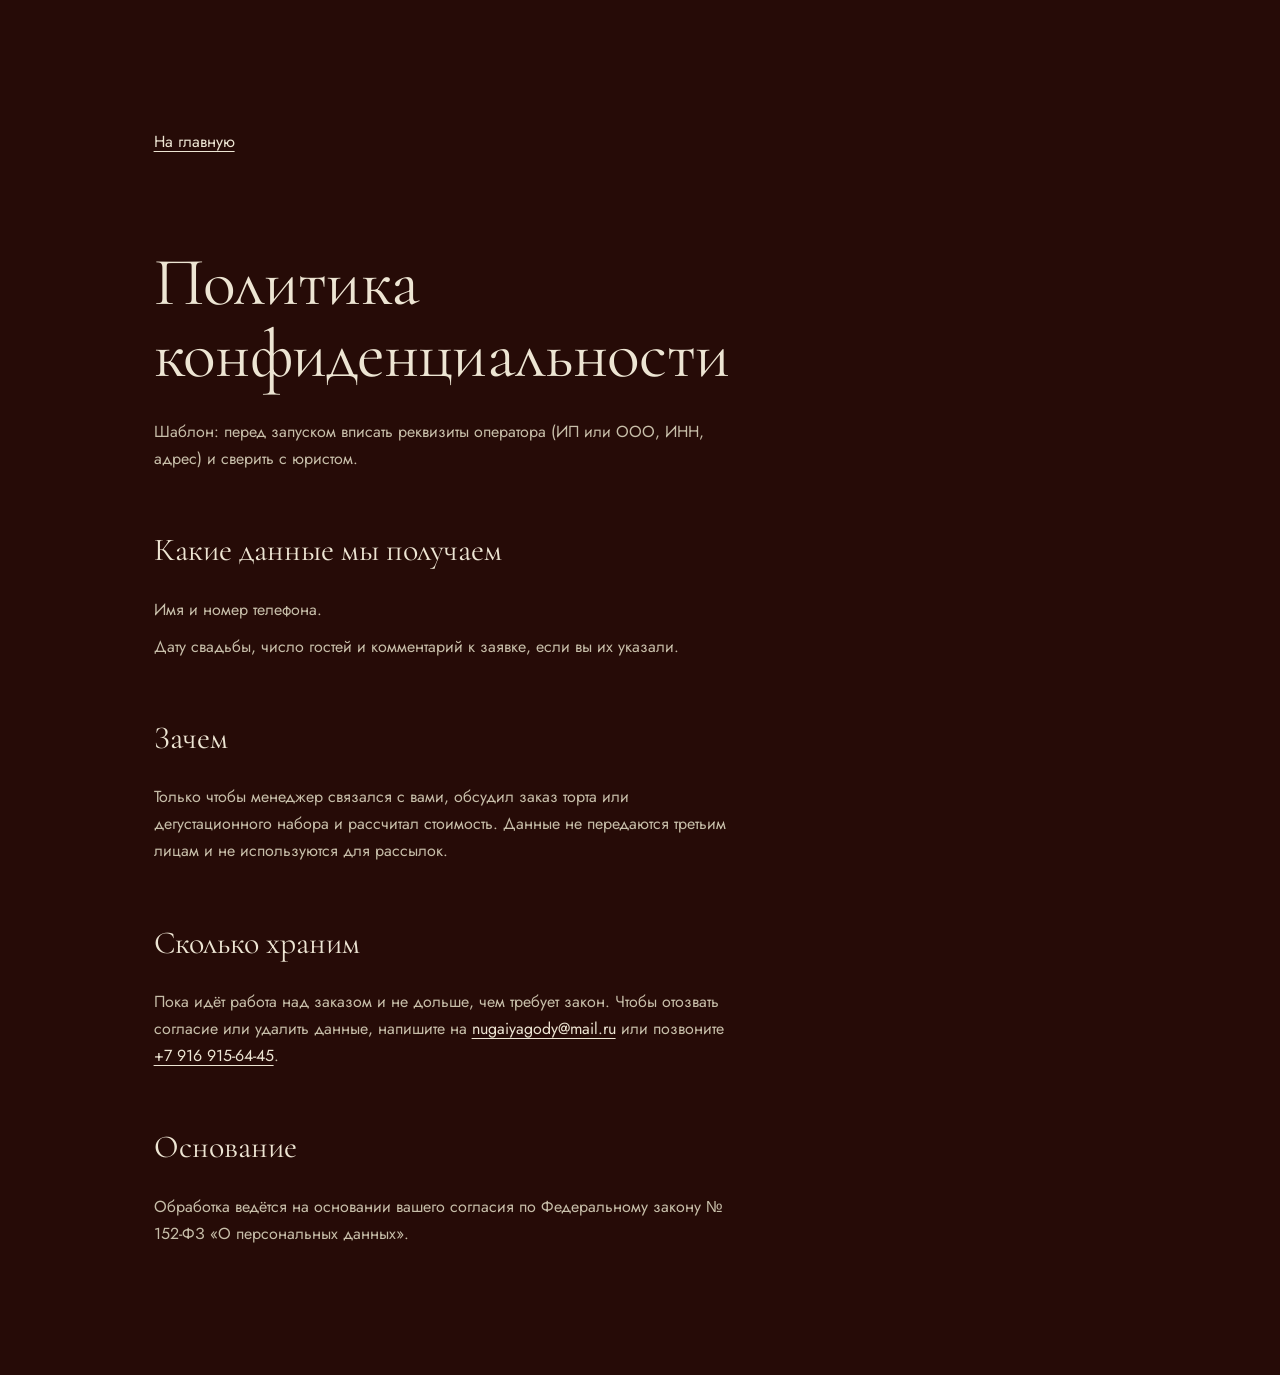
==== privacy.html @ 8db2d3d1 "Deploy wedding cake website" ====
<!DOCTYPE html>
<html lang="ru">
<head>
  <meta charset="utf-8">
  <meta name="viewport" content="width=device-width, initial-scale=1, viewport-fit=cover">
  <title>Политика конфиденциальности | Нуга &amp; Ягоды</title>
  <meta name="description" content="Как сайт «Нуга &amp; Ягоды. Свадьба» обрабатывает персональные данные из заявок.">
  <meta name="robots" content="noindex">
  <meta name="theme-color" content="#1a0805">
  <link rel="icon" href="assets/img/favicon-32.png" sizes="32x32" type="image/png">
  <link rel="stylesheet" href="css/style.css">
  <style>
    .doc { display: grid; gap: 28px; max-width: 46rem; }
    .doc h2 { margin-top: 32px; font: 400 2rem/1.1 var(--serif); }
    .doc p, .doc li { color: var(--cream-muted); }
    .doc ul { display: grid; gap: 10px; }
    .doc a { color: var(--cream); text-underline-offset: 4px; }
    .back { display: inline-block; margin-bottom: 64px; color: var(--copper); text-underline-offset: 6px; }
  </style>
</head>
<body>
  <main class="block">
    <div class="container doc">
      <a class="back" href="index.html">На главную</a>
      <h1 class="block__title block__title--md">Политика конфиденциальности</h1>
      <p>Шаблон: перед запуском вписать реквизиты оператора (ИП или ООО, ИНН, адрес) и сверить с юристом.</p>
      <h2>Какие данные мы получаем</h2>
      <ul><li>Имя и номер телефона.</li><li>Дату свадьбы, число гостей и комментарий к заявке, если вы их указали.</li></ul>
      <h2>Зачем</h2>
      <p>Только чтобы менеджер связался с вами, обсудил заказ торта или дегустационного набора и рассчитал стоимость. Данные не передаются третьим лицам и не используются для рассылок.</p>
      <h2>Сколько храним</h2>
      <p>Пока идёт работа над заказом и не дольше, чем требует закон. Чтобы отозвать согласие или удалить данные, напишите на <a href="mailto:nugaiyagody@mail.ru">nugaiyagody@mail.ru</a> или позвоните <a href="tel:+79169156445">+7 916 915-64-45</a>.</p>
      <h2>Основание</h2>
      <p>Обработка ведётся на основании вашего согласия по Федеральному закону № 152-ФЗ «О персональных данных».</p>
    </div>
  </main>
</body>
</html>
---- css/style.css ----
/* Нуга & Ягоды. Свадьба
   Тёмная коричневая палитра с макета первого экрана. Mobile first: 640 / 900 / 1100 / 1440px. */

/* ---------- Шрифты ---------- */
@font-face {
  font-family: "Cormorant Garamond"; font-style: normal; font-weight: 400; font-display: swap;
  src: url("../assets/fonts/cormorant-garamond-cyrillic-400-normal.ttf") format("truetype");
}
@font-face {
  font-family: "Oranienbaum"; font-style: normal; font-weight: 400; font-display: swap;
  src: url("../assets/fonts/oranienbaum-cyrillic-400-normal.woff2") format("woff2");
  unicode-range: U+0301, U+0400-045F, U+0490-0491, U+04B0-04B1, U+2116;
}
@font-face {
  font-family: "Oranienbaum"; font-style: normal; font-weight: 400; font-display: swap;
  src: url("../assets/fonts/oranienbaum-latin-400-normal.woff2") format("woff2");
  unicode-range: U+0000-00FF, U+0131, U+0152-0153, U+02BB-02BC, U+02C6, U+02DA, U+02DC, U+0304, U+0308, U+0329, U+2000-206F, U+20AC, U+2122, U+2191, U+2193, U+2212, U+2215, U+FEFF, U+FFFD;
}
@font-face {
  font-family: "Oranienbaum"; font-style: normal; font-weight: 400; font-display: swap;
  src: url("../assets/fonts/oranienbaum-latin-ext-400-normal.woff2") format("woff2");
  unicode-range: U+0100-02BA, U+02BD-02C5, U+02C7-02CC, U+02CE-02D7, U+02DD-02FF, U+0304, U+0308, U+0329, U+1D00-1DBF, U+1E00-1E9F, U+1EF2-1EFF, U+2020, U+20A0-20AB, U+20AD-20C0, U+2113, U+2C60-2C7F, U+A720-A7FF;
}
@font-face {
  font-family: "Cormorant Garamond"; font-style: italic; font-weight: 300 700; font-display: swap;
  src: url("../assets/fonts/cormorant-garamond-cyrillic-wght-italic.woff2") format("woff2");
  unicode-range: U+0301, U+0400-045F, U+0490-0491, U+04B0-04B1, U+2116;
}
@font-face {
  font-family: "Cormorant Garamond"; font-style: italic; font-weight: 300 700; font-display: swap;
  src: url("../assets/fonts/cormorant-garamond-latin-wght-italic.woff2") format("woff2");
  unicode-range: U+0000-00FF, U+0131, U+0152-0153, U+02BB-02BC, U+02C6, U+02DA, U+02DC, U+0304, U+0308, U+0329, U+2000-206F, U+20AC, U+2122, U+2191, U+2193, U+2212, U+2215, U+FEFF, U+FFFD;
}
@font-face {
  font-family: "Jost"; font-style: normal; font-weight: 100 900; font-display: swap;
  src: url("../assets/fonts/jost-cyrillic-wght-normal.woff2") format("woff2");
  unicode-range: U+0301, U+0400-045F, U+0490-0491, U+04B0-04B1, U+2116;
}
@font-face {
  font-family: "Jost"; font-style: normal; font-weight: 100 900; font-display: swap;
  src: url("../assets/fonts/jost-latin-wght-normal.woff2") format("woff2");
  unicode-range: U+0000-00FF, U+0131, U+0152-0153, U+02BB-02BC, U+02C6, U+02DA, U+02DC, U+0304, U+0308, U+0329, U+2000-206F, U+20AC, U+2122, U+2191, U+2193, U+2212, U+2215, U+FEFF, U+FFFD;
}
@font-face {
  font-family: "Jost"; font-style: normal; font-weight: 100 900; font-display: swap;
  src: url("../assets/fonts/jost-latin-ext-wght-normal.woff2") format("woff2");
  unicode-range: U+0100-02BA, U+02BD-02C5, U+02C7-02CC, U+02CE-02D7, U+02DD-02FF, U+0304, U+0308, U+0329, U+1D00-1DBF, U+1E00-1E9F, U+1EF2-1EFF, U+2020, U+20A0-20AB, U+20AD-20C0, U+2113, U+2C60-2C7F, U+A720-A7FF;
}

/* ---------- Токены ---------- */
:root {
  /* коричневые фоны, от глубокого к приподнятому */
  --bg-deep: #260b07;
  --bg: #260b07;
  --bg-rgb: 38 11 7;
  --bg-cocoa: #260b07;
  --raise: #260b07;
  --cream: #ede5d3;
  --cream-muted: #c7bea9;
  --copper: #c88b5f;
  --line: rgb(237 229 211 / .11);
  --line-strong: rgb(237 229 211 / .24);
  --error: #ff9d8f;

  --serif: "Cormorant Garamond", Georgia, serif;
  --italic: "Cormorant Garamond", Georgia, serif;
  --sans: "Jost", "Segoe UI", Roboto, Arial, sans-serif;

  --gutter: 20px;
  --section-y: 96px;
  --head-gap: 40px;
  --header-h: 72px;
  --ease: cubic-bezier(.22, .61, .36, 1);
  color-scheme: dark;
}
@media (min-width: 640px) {
  :root { --gutter: 40px; --section-y: 120px; --head-gap: 48px; }
}
@media (min-width: 1100px) {
  :root { --gutter: clamp(96px, 12vw, 224px); --section-y: clamp(128px, 9vw, 168px); --head-gap: clamp(56px, 4.4vw, 80px); --header-h: 88px; }
}

/* ---------- База ---------- */
*, *::before, *::after { box-sizing: border-box; }
html { -webkit-text-size-adjust: 100%; text-size-adjust: 100%; scroll-behavior: smooth; scroll-padding-top: var(--header-h); }
body {
  margin: 0; background: var(--bg); color: var(--cream);
  font: 400 1rem/1.7 var(--sans);
  -webkit-font-smoothing: antialiased; -moz-osx-font-smoothing: grayscale;
  overflow-x: hidden;
}
img, svg, video { display: block; max-width: 100%; }
img { height: auto; }
a { color: inherit; }
button, input, textarea { font: inherit; color: inherit; }
button { cursor: pointer; }
h1, h2, h3, p, ul, ol, dl, dd, figure { margin: 0; }
ul, ol { padding: 0; list-style: none; }
:focus-visible { outline: 1.5px solid var(--copper); outline-offset: 4px; }
[hidden] { display: none !important; }
::selection { background: var(--copper); color: var(--bg-deep); }

.visually-hidden { position: absolute !important; width: 1px; height: 1px; margin: -1px; padding: 0; overflow: hidden; clip: rect(0 0 0 0); white-space: nowrap; border: 0; }
.skip { position: absolute; left: 16px; top: -100px; z-index: 100; padding: 12px 20px; border-radius: 999px; background: var(--cream); color: var(--bg); }
.skip:focus { top: 12px; }
.container { width: 100%; padding-inline: var(--gutter); }
.icon { width: 22px; height: 22px; fill: none; stroke: currentColor; stroke-width: 1.4; stroke-linecap: round; stroke-linejoin: round; }

/* ---------- Кнопки (как на макете: светлая пилюля со стрелкой) ---------- */
.btn {
  display: inline-flex; align-items: center; justify-content: center; gap: 18px;
  min-height: 52px; padding: 0 28px; border: 0; border-radius: 999px;
  font: 450 .9375rem/1.2 var(--sans); letter-spacing: .01em; text-decoration: none; text-align: center;
  transition: background-color .35s var(--ease), color .35s var(--ease), box-shadow .35s var(--ease);
}
.btn .icon { width: 20px; height: 20px; flex: none; transition: transform .35s var(--ease); }
.btn:hover .icon { transform: translateX(5px); }
.btn--cream { background: var(--cream); color: var(--bg); }
.btn--cream:hover { background: #f5efdf; }
.btn--ghost { background: transparent; color: var(--cream); box-shadow: inset 0 0 0 1px var(--line-strong); }
.btn--ghost:hover { box-shadow: inset 0 0 0 1px var(--cream); }
.btn--ghost[aria-pressed="true"] { background: var(--raise); box-shadow: inset 0 0 0 1px var(--copper); color: var(--cream); }
.actions { display: flex; flex-wrap: wrap; gap: 14px 18px; }
.actions .btn { flex: 1 1 100%; }
@media (min-width: 640px) { .actions .btn { flex: 0 0 auto; } }

.round {
  width: 48px; height: 48px; flex: none; border-radius: 50%; border: 0; background: none; color: var(--cream);
  display: grid; place-items: center; box-shadow: inset 0 0 0 1px var(--line-strong);
  font: 300 1.75rem/1 var(--sans); transition: box-shadow .3s var(--ease), background-color .3s;
}
.round:hover { box-shadow: inset 0 0 0 1px var(--cream); }
.round .icon { width: 20px; height: 20px; }

/* ---------- Шапка ---------- */
.header { position: fixed; inset: 0 0 auto; z-index: 50; transition: background-color .4s var(--ease), box-shadow .4s var(--ease); }
.header.is-scrolled, .header.is-open { background: var(--bg); box-shadow: 0 1px 0 var(--line); }
.header__row { display: flex; align-items: center; justify-content: space-between; gap: 24px; height: var(--header-h); }
.logo { display: inline-flex; align-items: center; gap: 12px; text-decoration: none; }
.logo__mark { width: 44px; height: 44px; flex: none; border-radius: 50%; border: 1px solid var(--copper); display: grid; place-items: center; }
.logo__mark img { width: 30px; height: 30px; }
.logo__text { display: grid; line-height: 1; }
.logo__name { font: 400 1.5rem/1 var(--serif); white-space: nowrap; }
.logo__name span { font-family: var(--italic); font-style: italic; color: var(--copper); }
.logo__sub { margin-top: 6px; font: 400 .6875rem/1 var(--sans); letter-spacing: .34em; text-transform: uppercase; color: var(--copper); }
.nav, .header__phone { display: none; }

.burger { position: relative; width: 48px; height: 48px; margin-right: -12px; border: 0; background: none; }
.burger span, .burger::before, .burger::after { content: ""; position: absolute; left: 14px; right: 14px; height: 1px; background: currentColor; transition: transform .35s var(--ease), opacity .2s; }
.burger::before { top: 19px; } .burger span { top: 24px; } .burger::after { top: 29px; }
.header.is-open .burger::before { transform: translateY(5px) rotate(45deg); }
.header.is-open .burger span { opacity: 0; }
.header.is-open .burger::after { transform: translateY(-5px) rotate(-45deg); }

.menu {
  position: fixed; inset: var(--header-h) 0 0; z-index: 49; display: flex; flex-direction: column; gap: 40px;
  padding: 40px var(--gutter) calc(40px + env(safe-area-inset-bottom, 0px)); background: var(--bg); overflow-y: auto;
  opacity: 0; visibility: hidden; transition: opacity .35s var(--ease), visibility 0s .35s;
}
.menu.is-open { opacity: 1; visibility: visible; transition-delay: 0s; }
.menu__list a { display: block; padding: 12px 0; font: 400 2rem/1.15 var(--serif); text-decoration: none; }
.menu__foot { display: grid; gap: 20px; margin-top: auto; }
.menu__phone { display: inline-flex; align-items: center; min-height: 48px; font: 400 1.5rem/1 var(--serif); text-decoration: none; }

@media (min-width: 1024px) {
  .burger, .menu { display: none; }
  .nav { display: flex; gap: clamp(32px, 3.4vw, 64px); }
  .nav a, .header__phone { font: 400 .9375rem/1 var(--sans); padding: 10px 0; text-decoration: underline transparent; text-decoration-thickness: 1px; text-underline-offset: 8px; transition: text-decoration-color .4s var(--ease); }
  .nav a:hover, .header__phone:hover { text-decoration-color: var(--copper); }
  .header__phone { display: inline-block; white-space: nowrap; }
}
@media (min-width: 1100px) {
  .logo { gap: 18px; }
  .logo__mark { width: 56px; height: 56px; }
  .logo__mark img { width: 38px; height: 38px; }
  .logo__name { font-size: 1.75rem; }
  .logo__sub { font-size: .75rem; margin-top: 8px; }
}

/* ---------- Первый экран со слайдером ---------- */
.hero { position: relative; overflow: hidden; background: var(--bg); padding-top: var(--header-h); }
.hero__slides { position: relative; aspect-ratio: 760 / 860; max-height: 72svh; width: 100%; touch-action: pan-y; }
.hero__slides::after { content: ""; position: absolute; inset: auto 0 0; height: 38%; background: linear-gradient(to top, var(--bg), rgb(var(--bg-rgb) / 0)); pointer-events: none; }
.slide { position: absolute; inset: 0; opacity: 0; transition: opacity 1.4s var(--ease); }
.slide.is-active { opacity: 1; }
.slide--full img { width: 100%; height: 100%; object-fit: cover; object-position: 50% 30%; }
/* Фото на чёрном: свой фон внутри слайда, lighten растворяет чёрный, маска гасит края */
.slide--cut { background: var(--bg); }
.slide--cut img {
  position: absolute; inset: 6% 8% 4%; width: 84%; height: 90%; object-fit: contain; object-position: 50% 100%;
  mix-blend-mode: lighten;
  -webkit-mask-image: radial-gradient(closest-side, #000 70%, transparent 100%); mask-image: radial-gradient(closest-side, #000 70%, transparent 100%);
}
.hero__body { position: relative; z-index: 2; margin-top: -64px; padding-bottom: 48px; }
.hero__content { display: grid; gap: 0; }
.hero__title { font: 400 clamp(2.375rem, 1.4rem + 3vw, 4.5rem)/1 var(--serif); letter-spacing: -0.01em; max-width: 11.5em; text-wrap: balance; }
.hero__title em { font-family: var(--italic); font-style: italic; font-weight: 400; }
.hero__lead { max-width: 30em; color: var(--cream-muted); font-size: clamp(1rem, .95rem + .2vw, 1.125rem); }
.hero__eyebrow { margin-bottom: 10px; font: 400 .9375rem/1 var(--sans); color: var(--copper); }
.hero__lead { margin-top: 16px; }
.hero__content .actions { margin-top: 24px; }

.hero__foot { position: relative; z-index: 2; display: flex; flex-wrap: wrap; align-items: center; gap: 16px 32px; padding-top: 8px; padding-bottom: 40px; }
.hero__dots { display: flex; gap: 6px; }
.hero__dots button { width: 48px; height: 44px; padding: 0; border: 0; background: none; display: grid; align-items: center; }
.hero__dots span { position: relative; display: block; height: 1px; background: var(--line-strong); overflow: hidden; }
.hero__dots span::after { content: ""; position: absolute; inset: 0; background: var(--cream); transform: scaleX(0); transform-origin: left; }
.hero__dots .is-active span::after { animation: fill var(--slide-time, 7s) linear forwards; }
.hero.is-paused .hero__dots .is-active span::after { animation-play-state: paused; }
.hero__dots .is-done span::after { transform: scaleX(1); }
@keyframes fill { to { transform: scaleX(1); } }
.hero__caption { font: 400 1rem/1.3 var(--serif); }
.hero__caption-meta { margin-left: 10px; font: 400 .875rem/1 var(--sans); color: var(--cream-muted); }
.hero__city { font-size: .9375rem; color: var(--copper); }
.hero__service-bar { display: flex; align-items: center; gap: clamp(14px, 2vw, 30px); color: var(--cream); }
.hero__service-bar p { flex: none; font: 400 clamp(1rem, .9rem + .35vw, 1.25rem)/1.2 var(--serif); white-space: nowrap; }
.hero__service-bar p span { padding-inline: .2em; color: var(--copper); }
.hero__service-line { display: block; width: clamp(28px, 5vw, 90px); height: 1px; background: var(--line-strong); }
.slide--reference img { object-position: center; }

@media (min-width: 900px) {
  .hero { min-height: min(100svh, 1120px); display: flex; flex-direction: column; }
  .hero__slides { position: absolute; inset: 0; aspect-ratio: auto; max-height: none; }
  .hero__slides::after { inset: 0; height: auto; background:
    linear-gradient(90deg, rgb(var(--bg-rgb) / .88) 0%, rgb(var(--bg-rgb) / .4) 36%, rgb(var(--bg-rgb) / 0) 56%),
    linear-gradient(to top, rgb(var(--bg-rgb) / .8) 0%, rgb(var(--bg-rgb) / 0) 24%); }
  .slide--full img { object-position: 76% 50%; }
  .slide--reference img { object-position: center; }
  .slide--cut img { inset: calc(var(--header-h) + 4%) var(--gutter) 9% auto; width: 50%; height: calc(87% - var(--header-h)); }
  .hero__body { flex: 1; display: flex; align-items: center; margin-top: 0; padding-block: 64px; }
  .hero__content { max-width: min(50%, 640px); gap: 0; }
  .hero__foot { flex-wrap: nowrap; gap: 48px; padding-bottom: 48px; }
  .hero__caption { font-size: 1.125rem; }
  .hero__city { margin-left: auto; }
}
@media (min-width: 1440px) {
  .slide--full img { object-position: 68% 50%; }
}

/* ---------- Блоки ---------- */
.block { padding-block: var(--section-y); background: var(--bg); overflow-x: clip; }
.block--cocoa { background: var(--bg-cocoa); }
.block__head { display: grid; gap: 20px; margin-bottom: var(--head-gap); }
.block__title { font: 400 clamp(2.25rem, 1.5rem + 2.6vw, 4.25rem)/1 var(--serif); letter-spacing: -0.01em; max-width: 16em; text-wrap: balance; }
.block__title--md { font-size: clamp(1.875rem, 1.4rem + 1.6vw, 3rem); line-height: 1.05; }
.block__sub { max-width: 26em; font: 400 clamp(1.25rem, 1.1rem + .5vw, 1.625rem)/1.4 var(--serif); color: var(--cream-muted); text-wrap: pretty; }
.block__aside { max-width: 26em; color: var(--cream-muted); }
.block__cta { margin-top: clamp(40px, 4vw, 64px); }
.pp { margin-top: clamp(48px, 5vw, 80px); font: 400 clamp(1.375rem, 1.2rem + .7vw, 1.875rem)/1.25 var(--serif); max-width: 22em; }
.pp::before { content: ""; display: block; width: 40px; height: 1px; margin-bottom: 20px; background: var(--copper); }

@media (min-width: 1100px) {
  .block__head { grid-template-columns: minmax(0, 1fr) minmax(280px, 26em); align-items: end; column-gap: 96px; }
  .block__head--stack { grid-template-columns: 1fr; }
}

/* ---------- Каталог: плитки ---------- */
.cakes { display: grid; grid-template-columns: repeat(2, minmax(0, 1fr)); gap: 36px 12px; }
.cake { display: flex; flex-direction: column; gap: 8px; min-width: 0; }
.cake__photo { position: relative; aspect-ratio: 1; overflow: hidden; background: #1a0805; margin-bottom: 6px; }
.cake__photo img { width: 100%; height: 100%; object-fit: cover; transition: transform 1s var(--ease); }
.cake:hover .cake__photo img { transform: scale(1.04); }
.cake__photo::after {
  content: ""; position: absolute; top: 10px; right: 10px; width: 30px; height: 30px; border-radius: 50%;
  background: var(--cream) url("data:image/svg+xml,%3Csvg xmlns='http://www.w3.org/2000/svg' viewBox='0 0 24 24' fill='none' stroke='%231a0805' stroke-width='2.4' stroke-linecap='round' stroke-linejoin='round'%3E%3Cpath d='M5 12.5l4.5 4.5L19 7.5'/%3E%3C/svg%3E") center / 16px no-repeat;
  transform: scale(0); transition: transform .35s var(--ease);
}
.cake.is-picked .cake__photo::after { transform: scale(1); }
.cake__title { font: 400 1.0625rem/1.25 var(--serif); text-wrap: balance; }
.cake__meta { font-size: .8125rem; color: var(--cream-muted); }
.cake__buy { display: flex; flex-wrap: wrap; align-items: center; justify-content: space-between; gap: 8px 12px; margin-top: auto; padding-top: 6px; }
.cake__price { font-size: .9375rem; font-weight: 500; white-space: nowrap; }
.cake__want {
  position: relative; display: inline-flex; align-items: center; gap: 8px; min-height: 40px; padding: 0 14px 0 16px; border: 0; border-radius: 999px;
  background: transparent; color: var(--cream); box-shadow: inset 0 0 0 1px var(--line-strong); font: 450 .8125rem/1 var(--sans);
  transition: background-color .3s var(--ease), color .3s var(--ease), box-shadow .3s var(--ease);
}
.cake__want:hover { box-shadow: inset 0 0 0 1px var(--cream); }
.cake__want-icon { position: relative; width: 12px; height: 12px; }
.cake__want-icon::before, .cake__want-icon::after { content: ""; position: absolute; left: 50%; top: 50%; width: 12px; height: 1.5px; background: currentColor; transform: translate(-50%, -50%); transition: transform .3s var(--ease); }
.cake__want-icon::after { transform: translate(-50%, -50%) rotate(90deg); }
.cake__want[aria-pressed="true"] { background: var(--cream); color: var(--bg); box-shadow: none; }
.cake__want[aria-pressed="true"] .cake__want-icon::before { transform: translate(-80%, 10%) rotate(45deg) scaleX(.5); }
.cake__want[aria-pressed="true"] .cake__want-icon::after { transform: translate(-30%, -40%) rotate(-50deg) scaleX(.92); }
.cakes__more { margin-top: clamp(48px, 5vw, 72px); }
@media (min-width: 640px) { .cakes { grid-template-columns: repeat(3, minmax(0, 1fr)); gap: 48px 20px; } .cake__title { font-size: 1.1875rem; } }
@media (min-width: 1100px) { .cakes { grid-template-columns: repeat(4, minmax(0, 1fr)); gap: 56px 24px; } }

/* ---------- Дегустационный сет ---------- */
.tasting__grid { display: grid; gap: 64px; }
.tasting__text { display: grid; gap: 32px; align-content: start; justify-items: start; }
.tasting__text > p { max-width: 32em; font-size: clamp(1rem, .95rem + .2vw, 1.125rem); color: var(--cream-muted); }
.tasting__inside { width: 100%; max-width: 34em; }
.tasting__inside div { display: grid; gap: 6px; padding: 26px 0; border-top: 1px solid var(--line); }
.tasting__inside div:last-child { border-bottom: 1px solid var(--line); }
.tasting__inside dt { font-size: .875rem; color: var(--copper); }
.tasting__inside dd { font: 400 clamp(1.25rem, 1.1rem + .5vw, 1.5rem)/1.35 var(--serif); }
.lineup { display: grid; grid-template-columns: repeat(2, 1fr); gap: 56px 16px; align-items: end; padding-bottom: 32px; border-bottom: 1px solid var(--line); }
.lineup li { display: grid; justify-items: center; gap: 20px; text-align: center; }
.lineup img { height: clamp(170px, 42vw, 240px); width: auto; object-fit: contain; filter: drop-shadow(0 28px 26px rgb(0 0 0 / .6)); }
.lineup span { font: 400 1.0625rem/1.2 var(--serif); color: var(--cream-muted); }
.set-video { position: relative; aspect-ratio: 16 / 9; overflow: hidden; background: var(--bg-deep); }
.set-video img, .set-video video { width: 100%; height: 100%; object-fit: cover; }
.set-video__play { position: absolute; inset: 0; display: grid; place-items: center; border: 0; background: rgb(0 0 0 / .2); }
.set-video__play span { display: grid; place-items: center; width: 96px; height: 96px; border-radius: 50%; background: var(--cream); color: var(--bg); }
.set-video__play svg { width: 28px; height: 28px; margin-left: 4px; fill: currentColor; }
@media (min-width: 1100px) {
  .tasting__grid { grid-template-columns: minmax(0, .9fr) minmax(0, 1.1fr); gap: clamp(56px, 6vw, 112px); align-items: end; }
  .lineup { grid-template-columns: repeat(4, 1fr); }
  .lineup img { height: clamp(220px, 18vw, 340px); }
}

/* ---------- Начинки: поворотный стенд ---------- */
.wheel { display: grid; justify-items: center; text-align: center; }
.wheel__stage {
  position: relative; width: 100%; height: clamp(320px, 92vw, 440px);
  cursor: grab; touch-action: pan-y; user-select: none; -webkit-user-select: none; isolation: isolate;
}
.wheel__stage:active { cursor: grabbing; }
.wheel__stage:focus-visible { outline: none; }
.wheel__stage::after {
  /* подставка: тонкая дуга под срезами */
  content: ""; position: absolute; left: 50%; bottom: 0; width: min(140%, 1500px); aspect-ratio: 5 / 1;
  transform: translate(-50%, 50%); border-radius: 50%; border: 1px solid var(--line); pointer-events: none;
}
.wheel__track { position: absolute; inset: 0; }
.wheel__item { position: absolute; left: 50%; bottom: 6%; height: 90%; will-change: transform, opacity, filter; }
.wheel__item img { height: 100%; width: auto; max-width: none; object-fit: contain; pointer-events: none; filter: drop-shadow(0 30px 26px rgb(0 0 0 / .55)); }
.wheel__controls { display: flex; align-items: center; gap: 24px; margin-top: 28px; }
.wheel__count { min-width: 80px; font: 400 1.125rem/1 var(--serif); color: var(--cream-muted); font-variant-numeric: tabular-nums; }
.wheel__count span { color: var(--cream); }
.wheel__info { display: grid; justify-items: center; gap: 16px; max-width: 36em; margin-top: 36px; }
.wheel__name { font: 400 clamp(1.875rem, 1.4rem + 1.8vw, 3rem)/1.05 var(--serif); text-wrap: balance; }
.wheel__desc { color: var(--cream-muted); font-size: 1rem; min-height: 3.4em; }
.wheel__price { color: var(--cream-muted); }
.wheel__price b { font: 400 1.375rem/1 var(--serif); color: var(--cream); }
.wheel__info .btn { margin-top: 8px; }
.wheel__limit { margin-top: 8px; color: var(--cream-muted); font-size: .9375rem; text-decoration: underline; text-underline-offset: 5px; }

.picked { display: grid; gap: 24px; justify-items: start; margin-top: clamp(48px, 5vw, 80px); padding-top: 32px; border-top: 1px solid var(--line); }
.picked__list { color: var(--cream-muted); max-width: 40em; }
.picked__list b { color: var(--cream); font-weight: 450; }
@media (min-width: 900px) {
  .wheel__stage { height: clamp(420px, 34vw, 560px); }
  .picked { grid-template-columns: minmax(0, 1fr) auto; align-items: center; }
}

/* ---------- Калькулятор ---------- */
.calc { margin-top: var(--section-y); padding-top: var(--section-y); border-top: 1px solid var(--line); }
.calc__title { margin-bottom: var(--head-gap); font: 400 clamp(1.875rem, 1.4rem + 1.6vw, 3rem)/1.05 var(--serif); }
.calc__panel { display: grid; border: 1px solid var(--line-strong); border-radius: 20px; overflow: hidden; }
.calc__form { display: grid; gap: 32px; padding: 28px 20px; }
.calc__label { display: block; margin-bottom: 12px; padding: 0; font-size: .8125rem; color: var(--cream-muted); }
.stepper { display: flex; align-items: stretch; width: 100%; max-width: 320px; height: 60px; border-radius: 999px; box-shadow: inset 0 0 0 1px var(--line-strong); }
.stepper button { width: 60px; flex: none; border: 0; background: none; color: var(--cream); font: 300 1.5rem/1 var(--sans); border-radius: 999px; transition: background-color .2s; }
.stepper button:hover { background: var(--raise); }
.stepper input { flex: 1; min-width: 0; border: 0; background: none; text-align: center; color: var(--cream); font: 400 1.75rem/1 var(--serif); -moz-appearance: textfield; appearance: textfield; }
.stepper input::-webkit-outer-spin-button, .stepper input::-webkit-inner-spin-button { -webkit-appearance: none; margin: 0; }
.stepper input:focus { outline: none; }
.stepper:focus-within { box-shadow: inset 0 0 0 1px var(--copper); }
.presets { display: flex; flex-wrap: wrap; gap: 8px; margin-top: 14px; }
.presets button { min-width: 52px; height: 40px; padding: 0 14px; border: 0; border-radius: 999px; background: none; color: var(--cream-muted); box-shadow: inset 0 0 0 1px var(--line); font: 450 .875rem/1 var(--sans); transition: background-color .2s, color .2s, box-shadow .2s; }
.presets button:hover { color: var(--cream); box-shadow: inset 0 0 0 1px var(--line-strong); }
.presets button[aria-pressed="true"] { background: var(--cream); color: var(--bg); box-shadow: none; }
.calc__mode { display: grid; gap: 8px; margin: 0; padding: 0; border: 0; }
.calc__mode label { position: relative; cursor: pointer; }
.calc__mode input { position: absolute; inset: 0; opacity: 0; margin: 0; cursor: pointer; }
.calc__mode span { display: grid; gap: 2px; padding: 14px 18px 14px 48px; border-radius: 14px; box-shadow: inset 0 0 0 1px var(--line); font-size: .875rem; color: var(--cream-muted); transition: box-shadow .2s, background-color .2s; }
.calc__mode span::before { content: ""; position: absolute; left: 18px; top: 18px; width: 16px; height: 16px; border-radius: 50%; box-shadow: inset 0 0 0 1px var(--line-strong); transition: box-shadow .2s; }
.calc__mode b { font-weight: 500; font-size: 1rem; color: var(--cream); }
.calc__mode input:checked + span { background: var(--raise); box-shadow: inset 0 0 0 1px var(--copper); }
.calc__mode input:checked + span::before { box-shadow: inset 0 0 0 5px var(--copper); }
.calc__mode input:focus-visible + span { outline: 1.5px solid var(--copper); outline-offset: 3px; }
.calc__result { display: grid; align-content: center; gap: 6px; padding: 28px 20px; background: var(--raise); border-top: 1px solid var(--line); }
.calc__kg { font: 400 clamp(3rem, 2.2rem + 3vw, 4.75rem)/1 var(--serif); font-variant-numeric: lining-nums; }
.calc__formula { color: var(--cream-muted); font-size: .9375rem; font-variant-numeric: tabular-nums; }
@media (min-width: 900px) {
  .calc__panel { grid-template-columns: minmax(0, 1.25fr) minmax(0, 1fr); }
  .calc__form { padding: 40px; grid-template-columns: 1fr 1fr; gap: 40px; align-items: start; }
  .calc__result { padding: 40px; border-top: 0; border-left: 1px solid var(--line); }
}

.weights { width: 100%; margin-top: clamp(48px, 5vw, 72px); border-collapse: collapse; font-variant-numeric: lining-nums tabular-nums; }
.weights caption { padding-bottom: 20px; text-align: left; font: 400 clamp(1.25rem, 1.1rem + .5vw, 1.5rem)/1.3 var(--serif); color: var(--cream-muted); }
.weights caption::after { content: " ↓"; color: var(--copper); }
.weights th, .weights td { padding: 16px 12px; text-align: left; border-bottom: 1px solid var(--line); vertical-align: bottom; }
.weights th:first-child { padding-left: 16px; }
.weights thead th { background: var(--raise); }
.weights thead th { font: 450 .8125rem/1.3 var(--sans); letter-spacing: .12em; text-transform: uppercase; color: var(--cream); border-bottom-color: var(--line-strong); }
.weights thead small { display: block; margin-top: 6px; font-size: .8125rem; letter-spacing: 0; text-transform: none; color: var(--cream-muted); font-weight: 350; }
.weights tbody th, .weights tbody td { font: 400 clamp(1.25rem, 1.1rem + .6vw, 1.625rem)/1 var(--serif); transition: color .3s var(--ease), background-color .3s var(--ease); }
.weights tbody tr.is-near th, .weights tbody tr.is-near td { background: rgb(200 139 95 / .08); }
.weights tbody th { color: var(--cream-muted); }
.weights tbody tr.is-near th, .weights tbody tr.is-near td { color: var(--copper); }
.calc__note { margin-top: 24px; font-size: .9375rem; color: var(--cream-muted); }

@media (min-width: 900px) {
  .calc__results { grid-template-columns: 1fr 1fr; }
}

/* ---------- Почему можно доверить нам свадебный торт ---------- */
.trust__grid { display: grid; gap: 48px; }
.trust__photo { margin: 0; aspect-ratio: 4 / 5; max-height: 72svh; background: var(--bg); } /* sticky создаёт свой слой: подложка нужна, чтобы lighten растворял чёрный фон фото */
.trust__photo img { width: 100%; height: 100%; object-fit: contain; object-position: 50% 100%; mix-blend-mode: lighten;
  -webkit-mask-image: linear-gradient(transparent, #000 10%, #000 88%, transparent); mask-image: linear-gradient(transparent, #000 10%, #000 88%, transparent); }
.trust__body { display: grid; gap: var(--head-gap); align-content: center; }
.facts li { display: flex; align-items: baseline; gap: 20px; padding: 22px 0; border-top: 1px solid var(--line); }
.facts li:last-child { border-bottom: 1px solid var(--line); }
.facts b { flex: 0 0 3.6em; font: 400 clamp(1.75rem, 1.4rem + 1.2vw, 2.5rem)/1 var(--serif); color: var(--copper); white-space: nowrap; font-variant-numeric: lining-nums; }
.facts span { min-width: 0; }
.facts span { font: 400 clamp(1.125rem, 1rem + .45vw, 1.5rem)/1.3 var(--serif); }
.trust .pp { margin-top: 0; }
@media (min-width: 1024px) {
  .trust__grid { grid-template-columns: minmax(0, .8fr) minmax(0, 1.2fr); gap: clamp(56px, 6vw, 120px); align-items: center; }
  .trust__photo { position: sticky; top: calc(var(--header-h) + 24px); }
}

/* ---------- Как проходит заказ ---------- */
.process { display: grid; gap: 40px; }
.process__aside { display: grid; gap: 32px; align-content: start; justify-items: start; }
.process__now { display: none; }
.steps li { display: grid; grid-template-columns: 3.2ch minmax(0, 1fr); gap: 4px 20px; padding: 28px 0; border-top: 1px solid var(--line); transition: opacity .5s var(--ease); }
.steps li:last-child { border-bottom: 1px solid var(--line); }
.steps__num { font: 400 1.125rem/1.6 var(--serif); color: var(--cream-muted); font-variant-numeric: lining-nums; transition: color .5s var(--ease); }
.steps h3 { font: 400 clamp(1.375rem, 1.2rem + .6vw, 1.875rem)/1.15 var(--serif); }
.steps p { margin-top: 8px; color: var(--cream-muted); max-width: 40em; }
.steps li.is-active .steps__num { color: var(--copper); }
@media (min-width: 1024px) {
  .process { grid-template-columns: minmax(0, .85fr) minmax(0, 1.15fr); gap: clamp(56px, 6vw, 120px); }
  .process__aside { position: sticky; top: calc(var(--header-h) + 40px); align-self: start; }
  /* крупный номер текущего шага: меняется при прокрутке */
  .process__now { display: flex; align-items: baseline; gap: 14px; margin: 8px 0 0; }
  .process__now span { font: 400 clamp(4.5rem, 3rem + 4vw, 6rem)/.9 var(--serif); color: var(--copper); font-variant-numeric: lining-nums; }
  .process__now span.is-swap { animation: step-swap .5s var(--ease); }
  .process__now small { font-size: .9375rem; color: var(--cream-muted); }
  /* неактивные шаги приглушены цветом, а не прозрачностью: контраст не ниже 4.5:1 */
  .steps li { padding: 40px 0; }
  .steps h3, .steps p { transition: color .5s var(--ease); }
  .steps li:not(.is-active) h3 { color: var(--cream-muted); }
  .steps li:not(.is-active) p { color: #988478; }
}
@keyframes step-swap { from { opacity: 0; transform: translateY(14px); } to { opacity: 1; transform: none; } }

/* ---------- Важно знать и доставка ---------- */
.terms__layout { display: grid; grid-template-areas: "heading" "list" "know"; gap: clamp(32px, 5vw, 72px); }
.terms__heading { grid-area: heading; }
.terms__area { margin-top: 12px; font: 400 clamp(1.125rem, 1rem + .3vw, 1.375rem)/1.35 var(--sans); color: #9d5d3d; }
.terms__list { grid-area: list; counter-reset: delivery-item; }
.terms__list li { display: grid; grid-template-columns: 4.2ch minmax(0, 1fr); gap: 20px; padding: 28px 0; border-top: 1px solid rgb(53 23 15 / .22); color: var(--editorial-ink); font: 400 clamp(1.375rem, 1.2rem + .6vw, 1.875rem)/1.2 var(--serif); }
.terms__list li:last-child { border-bottom: 1px solid rgb(53 23 15 / .22); }
.terms__list li::before { counter-increment: delivery-item; content: counter(delivery-item, decimal-leading-zero); color: #9d5d3d; font: 400 1.125rem/1.6 var(--serif); font-variant-numeric: lining-nums; }
.terms__know { min-width: 0; padding: clamp(26px, 3vw, 42px); background: #260b07; color: var(--cream); }
.terms__know { grid-area: know; }
.terms__know h3 { margin-bottom: 18px; font: 400 clamp(1.75rem, 1.4rem + .8vw, 2.25rem)/1.1 var(--serif); }
.terms__know li { display: grid; grid-template-columns: 1em minmax(0, 1fr); gap: 10px; padding-block: 10px; border-top: 1px solid rgb(237 229 211 / .22); font: 400 clamp(.9375rem, .85rem + .2vw, 1.0625rem)/1.4 var(--sans); }
.terms__know li::before { content: "—"; color: var(--copper); }
@media (min-width: 900px) {
  .terms__layout { grid-template-areas: "heading heading" "list know"; grid-template-columns: minmax(0, 1.15fr) minmax(0, .85fr); column-gap: clamp(56px, 6vw, 120px); align-items: start; }
  .terms__know { align-self: end; }
  .terms__list li { padding: 40px 0; }
}
.lines li { padding-block: 16px; border-top: 1px solid var(--line); color: var(--cream-muted); }
.lines li:last-child { border-bottom: 1px solid var(--line); }

/* ---------- Для свадебных и event-агентств ---------- */
.partners { display: grid; gap: 48px; }
.partners__head { display: grid; gap: 20px; align-content: start; }
.partners__body { display: grid; gap: 28px; align-content: start; justify-items: start; }
.partners__list { display: grid; gap: 4px; }
.partners__list li { font: 400 clamp(1.25rem, 1.1rem + .5vw, 1.625rem)/1.5 var(--serif); }
.partners__note { color: var(--cream-muted); max-width: 30em; }
.btn--call { gap: 14px; }
.partners__contact { display: grid; gap: 12px; justify-items: start; }
.partners__phone { padding-left: 20px; color: var(--cream); font: 550 1.125rem/1.3 var(--sans); text-decoration: none; }
.partners__phone:hover { color: var(--copper); }
@media (min-width: 1024px) {
  .partners { grid-template-columns: minmax(0, 1.1fr) minmax(0, .9fr); gap: clamp(56px, 6vw, 120px); align-items: end; }
}

/* ---------- Заявка ---------- */
.order { background: var(--bg-deep); }
.order__grid { display: grid; gap: 56px; }
.order__intro { display: grid; gap: 32px; align-content: start; }
.order__call { color: var(--cream-muted); }
.order__call a { color: var(--cream); text-decoration-color: var(--copper); text-underline-offset: 6px; white-space: nowrap; }
.form { display: grid; gap: 32px; }
.form__row { display: grid; gap: 32px; }
.field { display: grid; gap: 6px; min-width: 0; }
.field label, .choice legend { font-size: .875rem; color: var(--cream-muted); padding: 0; }
.input {
  width: 100%; min-height: 56px; padding: 12px 0; border: 0; border-bottom: 1px solid var(--line-strong); border-radius: 0; background: transparent;
  font: 400 1.0625rem/1.4 var(--sans); color: var(--cream); transition: border-color .3s;
}
.input::placeholder { color: var(--cream-muted); opacity: .8; }
.input:focus { outline: none; border-bottom-color: var(--copper); }
textarea.input { min-height: 96px; resize: vertical; }
input[type="date"].input { -webkit-appearance: none; appearance: none; }
.field.is-invalid .input { border-bottom-color: var(--error); }
.field__error { font-size: .875rem; color: var(--error); }
.choice { display: flex; flex-wrap: wrap; gap: 10px; margin: 0; padding: 0; border: 0; }
.choice legend { margin-bottom: 14px; }
.choice label { position: relative; cursor: pointer; }
.choice input { position: absolute; inset: 0; opacity: 0; margin: 0; cursor: pointer; }
.choice span { display: inline-flex; align-items: center; min-height: 48px; padding: 0 22px; border-radius: 999px; box-shadow: inset 0 0 0 1px var(--line-strong); transition: background-color .3s, color .3s, box-shadow .3s; }
.choice input:checked + span { background: var(--cream); color: var(--bg); box-shadow: none; }
.choice input:focus-visible + span { outline: 1.5px solid var(--copper); outline-offset: 3px; }
.consent { display: flex; align-items: flex-start; gap: 14px; font-size: .9375rem; color: var(--cream-muted); cursor: pointer; }
.consent input { -webkit-appearance: none; appearance: none; flex: none; width: 22px; height: 22px; margin: 2px 0 0; border-radius: 6px; box-shadow: inset 0 0 0 1px var(--line-strong); display: grid; place-items: center; cursor: pointer; }
.consent input::after { content: ""; width: 10px; height: 5px; margin-top: -2px; border: solid var(--bg); border-width: 0 0 1.5px 1.5px; transform: rotate(-45deg) scale(0); transition: transform .2s var(--ease); }
.consent input:checked { background: var(--cream); box-shadow: none; }
.consent input:checked::after { transform: rotate(-45deg) scale(1); }
.consent a { color: var(--cream); text-underline-offset: 4px; }
.form__submit { display: grid; gap: 16px; justify-items: start; }
.form__status { color: var(--cream-muted); }
.form__status.is-error { color: var(--error); }
.form__status a { color: var(--cream); }
.hp { position: absolute; left: -9999px; width: 1px; height: 1px; overflow: hidden; }
.form-done { display: grid; gap: 20px; }
.form-done__title { font: 400 clamp(2rem, 1.5rem + 2vw, 3rem)/1 var(--serif); }
.form-done p:last-child { color: var(--cream-muted); }
.form-done a { color: var(--cream); }
@media (min-width: 640px) { .form__row { grid-template-columns: 1fr 1fr; } }
@media (min-width: 1100px) { .order__grid { grid-template-columns: minmax(0, 1fr) minmax(0, 1fr); gap: clamp(56px, 6vw, 112px); } }

/* ---------- Подвал ---------- */
.footer {
  background-color: var(--bg-deep);
  background-image:
    linear-gradient(to bottom, #260b07, rgb(38 11 7 / .88) 16%, rgb(38 11 7 / .68) 40%, rgb(38 11 7 / .48) 100%),
    url("../assets/img/order/order-velvet-full.png");
  background-position: center, center bottom;
  background-size: 100% 100%, cover;
  background-repeat: no-repeat;
  color: var(--cream-muted);
  padding-block: 72px calc(32px + env(safe-area-inset-bottom, 0px));
  border-top: 0;
}
.footer__grid { display: grid; gap: 36px; }
.footer__brand { display: grid; gap: 18px; align-content: start; max-width: 270px; }
.footer .logo { color: var(--cream); align-self: start; }
.footer__col { display: grid; gap: 6px; align-content: start; }
.footer__col h2 { color: var(--cream); font: 600 1rem/1.3 var(--sans); margin-bottom: 8px; }
.footer__fine { font-size: .875rem; line-height: 1.45; }
.footer__pickup .footer__fine { margin-top: 10px; }
.footer__route { text-decoration: underline !important; text-underline-offset: 4px; }
.footer a { text-decoration: none; transition: color .3s; }
.footer a:hover { color: var(--cream); }
.footer__phone { font: inherit; color: var(--cream-muted); }
.footer__bottom { display: flex; flex-wrap: wrap; justify-content: space-between; gap: 12px 28px; margin-top: 56px; padding-top: 20px; border-top: 1px solid var(--line); font-size: .8125rem; }
@media (min-width: 700px) and (max-width: 1099px) {
  .footer__grid { grid-template-columns: minmax(0, 1fr) minmax(0, 1fr); }
  .footer__contact { grid-column: 2; }
}
@media (min-width: 1100px) {
  .footer__grid { grid-template-columns: minmax(0, 1.1fr) minmax(0, 1.35fr) minmax(0, 1fr); gap: clamp(40px, 6vw, 120px); }
}

@media (prefers-reduced-motion: reduce) {
  html { scroll-behavior: auto; }
  *, *::before, *::after { transition-duration: .01ms !important; animation-duration: .01ms !important; }
}

/* ---------- Кнопка в шапке (десктоп) ---------- */
.header__cta { display: none; }
@media (min-width: 1280px) {
  .header__cta { display: inline-flex; min-height: 48px; padding: 0 24px; font-size: .9375rem; }
  .header__row { gap: 40px; }
  .header__phone { margin-left: auto; }
}

/* ---------- Доводка: доступность и ритм ---------- */
/* Пауза слайдера (WCAG 2.2.2: автосмена дольше 5 секунд должна останавливаться) */
.hero__pause { width: 44px; height: 44px; flex: none; margin-left: -12px; border: 0; background: none; color: var(--cream); display: grid; place-items: center; }
.hero__pause span { width: 10px; height: 12px; border-left: 2px solid currentColor; border-right: 2px solid currentColor; }
.hero__pause[aria-pressed="true"] span { width: 0; height: 0; border: 0; border-left: 11px solid currentColor; border-top: 7px solid transparent; border-bottom: 7px solid transparent; margin-left: 3px; }
.hero__pause:hover { color: var(--copper); }
.hero__foot { gap: 12px 32px; }
.hero__foot .hero__dots { margin-right: 20px; }

/* Набор: без линий, крупные строки с воздухом */
.tasting__inside div, .tasting__inside div:last-child { border: 0; padding: 0 0 32px; }
.tasting__inside { display: grid; gap: 8px; }
/* Порции стоят на «подносе»: контактная тень под каждым срезом */
.lineup { border-bottom: 0; padding-bottom: 0; }
.lineup li { position: relative; isolation: isolate; }
.lineup li::before { content: ""; position: absolute; left: 50%; top: calc(100% - 3.6em); width: 70%; height: 18px; transform: translateX(-50%); border-radius: 50%; background: rgb(0 0 0 / .55); filter: blur(10px); z-index: -1; }
.lineup img { filter: drop-shadow(0 30px 30px rgb(0 0 0 / .5)); }
@media (min-width: 1100px) {
  .lineup img { height: clamp(220px, 18vw, 340px); }
}

/* «Важно знать перед заказом»: крупные строки антиквой, без линеек */
.lines--big li, .lines--big li:last-child { border: 0; padding: 0 0 18px; font: 400 clamp(1.25rem, 1.1rem + .5vw, 1.625rem)/1.35 var(--serif); color: var(--cream); }
.lines--big li:first-child { color: var(--copper); }

/* Агентства: пункты столбиком крупной антиквой, без линеек */
.lines--flow li, .lines--flow li:last-child { border: 0; padding: 0 0 20px; font: 400 clamp(1.25rem, 1.1rem + .5vw, 1.625rem)/1.35 var(--serif); color: var(--cream); }

/* Подвал: ссылки с удобной зоной касания */
.footer__col a, .footer__bottom a { display: inline-flex; align-items: center; min-height: 44px; }
.footer__col { gap: 0; }

/* ---------- Отклик на выбор: кнопка, плашки, уведомление ---------- */
@keyframes pop { 0% { transform: scale(1); } 40% { transform: scale(.94); } 100% { transform: scale(1); } }
.is-pop { animation: pop .35s var(--ease); }
.calc__kg.is-pop { animation: none; }
.calc__kg.is-pop { animation: tick .35s var(--ease); }
@keyframes tick { from { opacity: .3; transform: translateY(6px); } to { opacity: 1; transform: none; } }

/* кнопка «Добавить в дегустацию»: галочка появляется при добавлении */
.btn--toggle { gap: 10px; }
.btn__check { width: 0; height: 18px; transform: scale(0); transition: transform .3s var(--ease); background: url("data:image/svg+xml,%3Csvg xmlns='http://www.w3.org/2000/svg' viewBox='0 0 24 24' fill='none' stroke='%231a0805' stroke-width='2.4' stroke-linecap='round' stroke-linejoin='round'%3E%3Cpath d='M5 12.5l4.5 4.5L19 7.5'/%3E%3C/svg%3E") left center / 18px no-repeat; }
.btn--toggle[aria-pressed="true"] { background: var(--cream); color: var(--bg); box-shadow: none; }
.btn--toggle[aria-pressed="true"] .btn__check { width: 18px; transform: scale(1); }

/* отметка на срезе, который уже в наборе */
.wheel__item::after {
  content: ""; position: absolute; top: -6px; left: 50%; width: 30px; height: 30px; margin-left: -15px; border-radius: 50%;
  background: var(--cream) url("data:image/svg+xml,%3Csvg xmlns='http://www.w3.org/2000/svg' viewBox='0 0 24 24' fill='none' stroke='%231a0805' stroke-width='2.4' stroke-linecap='round' stroke-linejoin='round'%3E%3Cpath d='M5 12.5l4.5 4.5L19 7.5'/%3E%3C/svg%3E") center / 16px no-repeat;
  transform: scale(0); transition: transform .35s var(--ease);
}
.wheel__item.is-picked::after { transform: scale(1); }

/* плашки выбранного */
.picked__box { display: grid; gap: 12px; }
.picked__count { color: var(--cream-muted); font-size: .875rem; }
.picked__empty { color: var(--cream-muted); }
.chips { display: flex; flex-wrap: wrap; gap: 8px; }
.chip { display: inline-flex; align-items: center; gap: 4px; min-height: 40px; padding: 0 6px 0 16px; border-radius: 999px; background: var(--raise); box-shadow: inset 0 0 0 1px var(--line-strong); font-size: .875rem; animation: chip-in .35s var(--ease); }
@keyframes chip-in { from { opacity: 0; transform: scale(.9); } to { opacity: 1; transform: none; } }
.chip__x { position: relative; width: 32px; height: 32px; border: 0; border-radius: 50%; background: none; color: var(--cream-muted); }
.chip__x::before, .chip__x::after { content: ""; position: absolute; left: 50%; top: 50%; width: 11px; height: 1.5px; background: currentColor; transform: translate(-50%, -50%) rotate(45deg); }
.chip__x::after { transform: translate(-50%, -50%) rotate(-45deg); }
.chip__x:hover { color: var(--cream); background: rgb(237 229 211 / .08); }
.form__picked { display: grid; gap: 16px; }
.form__picked-group { display: grid; gap: 10px; }
.form__picked-title { font-size: .875rem; color: var(--cream-muted); }

/* счётчик на липкой кнопке */
.count { display: inline-grid; place-items: center; min-width: 22px; height: 22px; padding: 0 6px; border-radius: 999px; background: var(--bg); color: var(--cream); font-size: .75rem; font-weight: 500; }

/* уведомление */
.toast {
  position: fixed; left: 50%; bottom: calc(24px + env(safe-area-inset-bottom, 0px)); z-index: 60;
  display: flex; align-items: center; gap: 14px; width: max-content; max-width: calc(100vw - 24px); padding: 12px 12px 12px 16px;
  border-radius: 16px; background: var(--cream); color: var(--bg); box-shadow: 0 18px 48px rgb(0 0 0 / .5);
  opacity: 0; transform: translate(-50%, 16px); transition: opacity .3s var(--ease), transform .35s var(--ease);
}
.toast.is-shown { opacity: 1; transform: translate(-50%, 0); }
.toast__check { flex: none; width: 28px; height: 28px; border-radius: 50%; background: var(--bg) url("data:image/svg+xml,%3Csvg xmlns='http://www.w3.org/2000/svg' viewBox='0 0 24 24' fill='none' stroke='%23f4ebe1' stroke-width='2.4' stroke-linecap='round' stroke-linejoin='round'%3E%3Cpath d='M5 12.5l4.5 4.5L19 7.5'/%3E%3C/svg%3E") center / 15px no-repeat; }
.toast--error .toast__check { background-image: url("data:image/svg+xml,%3Csvg xmlns='http://www.w3.org/2000/svg' viewBox='0 0 24 24' fill='none' stroke='%23f4ebe1' stroke-width='2.4' stroke-linecap='round'%3E%3Cpath d='M6 6l12 12M18 6L6 18'/%3E%3C/svg%3E"); }
.toast--error .toast__link { display: none; }
.toast__text { font-size: .9375rem; line-height: 1.35; max-width: 34ch; }
.toast__link { flex: none; display: inline-flex; align-items: center; min-height: 40px; padding: 0 16px; border-radius: 999px; background: var(--bg); color: var(--cream); font-size: .875rem; font-weight: 500; text-decoration: none; }
@media (max-width: 899px) { .toast { bottom: calc(24px + env(safe-area-inset-bottom, 0px)); } }

/* мягкая смена подписи начинки */
@keyframes swap { from { opacity: 0; transform: translateY(8px); } to { opacity: 1; transform: none; } }
.wheel__info.is-swap > * { animation: swap .5s var(--ease) both; }
.wheel__info.is-swap > :nth-child(2) { animation-delay: .05s; }
.wheel__info.is-swap > :nth-child(3) { animation-delay: .1s; }

/* ---------- Живые блоки (с калькулятора и ниже) ---------- */
/* плёночное зерно: фактура вместо плоской заливки, чуть шевелится */
.alive { position: relative; isolation: isolate; }
.alive::after {
  content: ""; position: absolute; inset: 0; z-index: -1; pointer-events: none; opacity: .07; mix-blend-mode: overlay;
  background-image: url("data:image/svg+xml,%3Csvg xmlns='http://www.w3.org/2000/svg' width='220' height='220'%3E%3Cfilter id='n'%3E%3CfeTurbulence type='fractalNoise' baseFrequency='.85' numOctaves='3' stitchTiles='stitch'/%3E%3CfeColorMatrix values='0 0 0 0 1 0 0 0 0 1 0 0 0 0 1 0 0 0 1 0'/%3E%3C/filter%3E%3Crect width='100%25' height='100%25' filter='url(%23n)'/%3E%3C/svg%3E");
  animation: grain 1.2s steps(5) infinite;
}
.calc.alive::after { left: calc(var(--gutter) * -1); right: calc(var(--gutter) * -1); bottom: calc(var(--section-y) * -1); }
@keyframes grain {
  0% { background-position: 0 0; } 20% { background-position: -60px 40px; } 40% { background-position: 50px -70px; }
  60% { background-position: -30px -20px; } 80% { background-position: 70px 60px; } 100% { background-position: 0 0; }
}

/* бархат из макета под блоком агентств и заявкой */
.velvet::before {
  content: ""; position: absolute; inset: auto 0 0; height: 70%; z-index: -2; pointer-events: none;
  background: url("../assets/img/velvet.webp") center bottom / auto 100% repeat-x;
  opacity: .42;
  -webkit-mask-image: linear-gradient(to top, #000 10%, transparent); mask-image: linear-gradient(to top, #000 10%, transparent);
}

/* большой торт на фоне блока «Почему можно доверить нам свадебный торт» */
.about { overflow: hidden; }
.about__deco { position: absolute; z-index: -1; right: calc(var(--gutter) - 4%); top: 2%; width: min(34vw, 460px); pointer-events: none; will-change: transform; }
.about__deco img { width: 100%; height: auto; mix-blend-mode: lighten; opacity: .5;
  -webkit-mask-image: linear-gradient(90deg, transparent, #000 35%), linear-gradient(#000 35%, transparent 78%); -webkit-mask-composite: source-in;
  mask-image: linear-gradient(90deg, transparent, #000 35%), linear-gradient(#000 35%, transparent 78%); mask-composite: intersect; }
@media (max-width: 899px) { .about__deco { width: 58vw; right: -12%; top: 0; } .about__deco img { opacity: .3; } }

/* появление при прокрутке: только когда JS и движение включены, иначе всё видно сразу */
.motion .reveal { opacity: 0; transform: translateY(22px); transition: opacity .8s var(--ease) var(--d, 0ms), transform .8s var(--ease) var(--d, 0ms); }
.motion .reveal.is-in { opacity: 1; transform: none; }
/* волосяные линии прорисовываются слева направо */
.motion .facts li.reveal, .motion .steps li.reveal, .motion .lines li.reveal { border-top-color: transparent; }
.motion .facts li.reveal::before, .motion .steps li.reveal::before, .motion .lines li.reveal::before {
  content: ""; display: block; height: 1px; margin-top: -1px; background: var(--line); transform: scaleX(0); transform-origin: left;
  transition: transform 1.1s var(--ease) var(--d, 0ms);
}
.motion .facts li.reveal { position: relative; }
.motion .facts li.reveal::before { position: absolute; top: 0; left: 0; right: 0; margin: 0; }
.motion .reveal.is-in::before { transform: scaleX(1); }
.motion .lines--big li.reveal::before, .motion .lines--flow li.reveal::before { display: none; }
/* номер шага медный и чуть подпрыгивает при появлении */
.motion .steps li.reveal .steps__num { display: inline-block; transform: translateY(10px); transition: transform .9s var(--ease) calc(var(--d, 0ms) + 150ms); }
.motion .steps li.reveal.is-in .steps__num { transform: none; }

@media (prefers-reduced-motion: reduce) { .alive::after { animation: none; } }

/* ---------- Заявка: форма на панели ---------- */
.form--panel { padding: 28px 20px; background: var(--raise); border-radius: 20px; }
@media (min-width: 640px) { .form--panel { padding: 40px; } }
@media (min-width: 1100px) { .form--panel { padding: 48px; } }

/* ---------- Фактура: зерно и бархат (статично) ---------- */
.grain { position: relative; isolation: isolate; }
.grain::after {
  content: ""; position: absolute; inset: 0; z-index: -1; pointer-events: none; opacity: .06; mix-blend-mode: overlay;
  background-image: url("data:image/svg+xml,%3Csvg xmlns='http://www.w3.org/2000/svg' width='220' height='220'%3E%3Cfilter id='n'%3E%3CfeTurbulence type='fractalNoise' baseFrequency='.85' numOctaves='3' stitchTiles='stitch'/%3E%3CfeColorMatrix values='0 0 0 0 1 0 0 0 0 1 0 0 0 0 1 0 0 0 1 0'/%3E%3C/filter%3E%3Crect width='100%25' height='100%25' filter='url(%23n)'/%3E%3C/svg%3E");
}
@media (prefers-reduced-motion: reduce) { .process__now span.is-swap { animation: none; } }

/* ---------- Каталог: прозрачные торты ---------- */
.cake--transparent .cake__photo {
  background: #200b07;
  display: block;
}
.cake__photo .cake__image--transparent {
  position: absolute;
  inset: 0;
  width: 100%;
  height: 100%;
  box-sizing: border-box;
  padding: 14px;
  object-fit: contain;
  object-position: center;
  display: block;
  transform: none;
}
.cake:hover .cake__photo .cake__image--transparent { transform: none; }

/* ---------- Секции появляются снизу при прокрутке ---------- */
/* Класс добавляется только через JS: без него содержимое всегда остаётся доступным. */
.motion .section-reveal {
  opacity: 0;
  transform: translateY(30px);
  transition: opacity .72s var(--ease), transform .72s var(--ease);
}
.motion .section-reveal.is-section-visible {
  opacity: 1;
  transform: translateY(0);
}
@media (prefers-reduced-motion: reduce) {
  .motion .section-reveal { opacity: 1; transform: none; transition: none; }
}

/* ---------- Каталог: молочный фон и лаконичные карточки ---------- */
.block--milk {
  --catalog-ink: #35170f;
  --catalog-muted: #876c5c;
  background: var(--cream);
  color: var(--catalog-ink);
  color-scheme: light;
}
.block--milk .block__head { margin-bottom: clamp(40px, 4vw, 64px); }
.block--milk .block__title { color: var(--catalog-ink); }
.block--milk .cakes { gap: clamp(36px, 4vw, 56px) clamp(16px, 2vw, 28px); }
.block--milk .cake {
  display: grid;
  grid-template-columns: minmax(0, 1fr) auto;
  column-gap: 16px;
  row-gap: 8px;
  color: var(--catalog-ink);
}
.block--milk .cake__photo { grid-column: 1 / -1; margin-bottom: 8px; }
.block--milk .cake__title { grid-column: 1 / -1; font-size: clamp(1.125rem, 1rem + .5vw, 1.35rem); }
.block--milk .cake__meta {
  grid-column: 2;
  grid-row: 3;
  align-self: center;
  color: var(--catalog-muted);
  font-size: .8125rem;
  letter-spacing: .04em;
  text-align: right;
  white-space: nowrap;
}
.block--milk .cake__buy { grid-column: 1; grid-row: 3; margin: 0; padding: 0; min-height: 1.5em; }
.block--milk .cake__price { color: var(--catalog-ink); font-size: 1rem; font-weight: 600; }
.block--milk .cake__want,
.block--milk .cake__photo::after { display: none; }
.block--milk .cakes__more { text-align: center; }
.cake--focus .cake__image--transparent { padding: 5px; }

/* ---------- Дегустационный сет: медиагалерея после кнопки ---------- */
.tasting__head { margin-bottom: clamp(52px, 6vw, 92px); }
.tasting__grid { display: block; }
.tasting__text { gap: clamp(28px, 3vw, 40px); }
.tasting__copy { display: grid; gap: 12px; max-width: 43em; }
.tasting__copy > p { max-width: none; }
.tasting__lead { font: 400 clamp(1.3rem, 1.1rem + .6vw, 1.7rem)/1.32 var(--serif); color: var(--cream) !important; }
.tasting__media { width: 100%; margin: clamp(12px, 1vw, 20px) 0 0; }
.tasting__media-grid { display: grid; grid-template-columns: repeat(2, minmax(0, 1fr)); gap: 10px; }
.tasting__slot {
  display: grid;
  place-items: center;
  min-height: 144px;
  aspect-ratio: 4 / 3;
  overflow: hidden;
  border: 1px solid var(--line-strong);
  background:
    linear-gradient(135deg, rgb(200 139 95 / .12), transparent 55%),
    #28110b;
  color: var(--cream-muted);
  font: 450 .75rem/1 var(--sans);
  letter-spacing: .08em;
  text-transform: uppercase;
}
.tasting__slot--video { background: linear-gradient(135deg, rgb(200 139 95 / .28), transparent 64%), #30130c; gap: 10px; }
.tasting__play { width: 34px; height: 34px; border: 1px solid var(--cream); border-radius: 50%; position: relative; }
.tasting__play::after { content: ""; position: absolute; left: 13px; top: 9px; border-left: 10px solid var(--cream); border-top: 7px solid transparent; border-bottom: 7px solid transparent; }
@media (min-width: 900px) {
  .tasting__media-grid { grid-template-columns: repeat(5, minmax(0, 1fr)); gap: 14px; }
  .tasting__slot { min-height: 180px; }
}

/* ---------- Ритм блоков после калькулятора: журнальная композиция ---------- */
.editorial__label {
  margin: 0;
  font: 500 .6875rem/1.2 var(--sans);
  letter-spacing: .16em;
  text-transform: uppercase;
  color: var(--copper);
}
.editorial--cocoa { background: #4a2419; }
.editorial--milk {
  --editorial-ink: #35170f;
  --editorial-muted: #80695c;
  background: var(--cream);
  color: var(--editorial-ink);
  color-scheme: light;
}
.editorial--milk .block__title,
.editorial--milk .calc__title { color: var(--editorial-ink); }
.editorial--milk .editorial__label { color: #9d5d3d; }

/* Дегустация — самостоятельная тёмная глава с крупным заголовком. */
#tasting { padding-block: clamp(104px, 11vw, 184px); }
#tasting .tasting__head { margin-bottom: clamp(56px, 7vw, 116px); }
#tasting .tasting__head .editorial__label { margin-bottom: 22px; }
#tasting .block__title { max-width: 10ch; font-size: clamp(3.15rem, 2.1rem + 4vw, 6.6rem); }
#tasting .tasting__copy { max-width: 46rem; gap: 16px; }
#tasting .tasting__copy > p:last-child { max-width: 38rem; }
#tasting .tasting__media { margin-top: clamp(18px, 2.4vw, 34px); }

/* Калькулятор — светлая вставка, а не продолжение списка начинок. */
#calc {
  margin-top: clamp(88px, 10vw, 156px);
  padding: clamp(32px, 5vw, 72px);
  border: 0;
  background: var(--cream);
  color: #35170f;
}
#calc .editorial__label { margin-bottom: 18px; color: #9d5d3d; }
#calc .calc__title { margin-bottom: clamp(32px, 4vw, 56px); max-width: 13ch; font-size: clamp(2.45rem, 1.8rem + 2.4vw, 4.8rem); }
#calc .calc__panel { border-color: rgb(53 23 15 / .22); border-radius: 0; }
#calc .calc__form { background: var(--cream); }
#calc .calc__label,
#calc .calc__formula,
#calc .calc__note,
#calc .weights caption,
#calc .weights tbody th { color: #80695c; }
#calc .stepper { box-shadow: inset 0 0 0 1px rgb(53 23 15 / .28); }
#calc .stepper button,
#calc .stepper input,
#calc .calc__mode b { color: #35170f; }
#calc .stepper button:hover { background: #e0d6c2; }
#calc .presets button { color: #80695c; box-shadow: inset 0 0 0 1px rgb(53 23 15 / .2); }
#calc .presets button:hover { color: #35170f; box-shadow: inset 0 0 0 1px rgb(53 23 15 / .42); }
#calc .presets button[aria-pressed="true"] { background: #4a2419; color: var(--cream); }
#calc .calc__mode span { color: #80695c; box-shadow: inset 0 0 0 1px rgb(53 23 15 / .18); }
#calc .calc__mode span::before { box-shadow: inset 0 0 0 1px rgb(53 23 15 / .35); }
#calc .calc__mode input:checked + span { background: #e0d6c2; box-shadow: inset 0 0 0 1px #9d5d3d; }
#calc .calc__result { background: #4a2419; color: var(--cream); border-color: rgb(237 229 211 / .2); }
#calc .calc__result .calc__formula { color: var(--cream-muted); }
#calc .weights th, #calc .weights td { border-color: rgb(53 23 15 / .16); }
#calc .weights thead th { background: #e0d6c2; color: #35170f; border-bottom-color: rgb(53 23 15 / .2); }
#calc .weights thead small { color: #80695c; }
#calc .weights tbody tr.is-near th,
#calc .weights tbody tr.is-near td { background: #e0d6c2; color: #8d4e30; }

/* Доверие — кремовое полотно с тёмной фотокарточкой и цифрами-акцентами. */
.editorial--milk .trust__photo { padding: clamp(16px, 2vw, 28px); background: #4a2419; }
.editorial--milk .trust__photo img { mix-blend-mode: screen; }
.editorial--milk .trust__body { gap: clamp(28px, 3.5vw, 52px); }
.editorial--milk .trust__body .editorial__label { margin-bottom: -6px; }
.editorial--milk .facts li { border-color: rgb(53 23 15 / .18); }
.editorial--milk .facts b { color: #9d5d3d; }
.editorial--milk .facts span { color: var(--editorial-ink); }
.editorial--milk .pp { color: var(--editorial-ink); }
.editorial--milk .pp::before { background: #9d5d3d; }

/* Путь заказа — вертикальная история на шоколадном полотне. */
#process { padding-block: clamp(112px, 11vw, 180px); }
#process .process__aside .editorial__label { margin-bottom: -8px; }
#process .process__aside .block__title { max-width: 8ch; font-size: clamp(3rem, 2rem + 3.8vw, 5.8rem); }
#process .steps { counter-reset: order-step; }
#process .steps li { grid-template-columns: 4.2ch minmax(0, 1fr); border-color: rgb(237 229 211 / .2); }
#process .steps__num { color: var(--cream-muted); }
#process .steps h3 { font-size: clamp(1.55rem, 1.2rem + .8vw, 2.15rem); }

/* Доставка: пункты слева, закреплённые заголовок и условия справа. */
#delivery { padding-block: clamp(88px, 8vw, 136px); }
#delivery .terms__heading .block__title { font-size: clamp(3rem, 5vw, 68px); color: var(--editorial-ink); }

/* Агентствам — крупный оффер слева, условия справа. */
#partners { padding-block: clamp(112px, 11vw, 184px); }
#partners .partners__head .editorial__label { margin-bottom: 8px; }
#partners .partners__head .block__title { max-width: 9ch; font-size: clamp(3rem, 2rem + 3.8vw, 5.8rem); }
#partners .partners__body { padding-top: 6px; }
#partners .partners__list { counter-reset: partner-item; width: 100%; gap: 0; }
#partners .partners__list li { display: grid; grid-template-columns: 3.2ch minmax(0, 1fr); gap: 14px; padding: 18px 0; border-top: 1px solid rgb(237 229 211 / .2); }
#partners .partners__list li::before { counter-increment: partner-item; content: "0" counter(partner-item); color: var(--cream-muted); font: 400 1rem/1.7 var(--serif); }
#partners .partners__list li:last-child { border-bottom: 1px solid rgb(237 229 211 / .2); }

/* Финальная заявка — кремовая страница с тёмной формой как отдельной карточкой. */
.order.editorial--cream { background: var(--cream); color: #35170f; }
.order.editorial--cream .editorial__label { color: #9d5d3d; }
.order.editorial--cream .block__title { color: #35170f; font-size: clamp(3rem, 2rem + 3.8vw, 5.8rem); }
.order.editorial--cream .block__sub,
.order.editorial--cream .order__call { color: #80695c; }
.order.editorial--cream .order__call a { color: #35170f; }
.order.editorial--cream .form--panel { border-radius: 0; background: #4a2419; color: var(--cream); }
.order.editorial--cream .input,
.order.editorial--cream .choice span,
.order.editorial--cream .consent input { color: var(--cream); }
.order.editorial--cream .choice input:checked + span { color: #35170f; }

/* ---------- Каталог: крупные вытянутые карточки ---------- */
.block--milk .cakes {
  grid-template-columns: minmax(0, 1fr);
  gap: clamp(24px, 4vw, 42px);
}
.block--milk .cake {
  display: grid;
  grid-template-columns: minmax(0, 1fr) auto;
  grid-template-areas:
    "photo photo"
    "title title"
    "price meta";
  gap: 0;
  overflow: hidden;
  background: #260b07;
  color: var(--cream);
}
.block--milk .cake__photo {
  grid-area: photo;
  aspect-ratio: 4 / 5;
  margin: 0;
  background: #260b07;
  isolation: isolate;
}
.block--milk .cake__photo::before {
  content: "";
  position: absolute;
  inset: auto 10% 7%;
  height: 16%;
  border-radius: 50%;
  background: rgb(17 5 3 / .35);
  filter: blur(18px);
  z-index: -1;
}
.block--milk .cake__photo .cake__image--transparent,
.cake--focus .cake__image--transparent {
  padding: clamp(10px, 1.7vw, 22px);
  object-fit: contain;
  transform: scale(1.075);
  transform-origin: center bottom;
  transition: transform .65s var(--ease);
  will-change: transform;
}
.block--milk .cake:hover .cake__photo .cake__image--transparent,
.block--milk .cake:focus-within .cake__photo .cake__image--transparent {
  transform: scale(1.14);
}
.block--milk .cake__title {
  grid-area: title;
  margin: clamp(18px, 2vw, 26px) clamp(18px, 2vw, 28px) 0;
  color: var(--cream);
  font-size: clamp(1.45rem, 1.12rem + .85vw, 2rem);
  line-height: 1.06;
}
.block--milk .cake__price,
.block--milk .cake__meta {
  align-self: end;
  min-height: 52px;
  margin: clamp(18px, 2vw, 26px) 0 0;
  padding: 16px clamp(18px, 2vw, 28px) 18px;
  border-top: 1px solid rgb(237 229 211 / .18);
}
.block--milk .cake__price {
  grid-area: price;
  color: var(--cream);
  font-size: 1rem;
  font-weight: 500;
}
.block--milk .cake__meta {
  grid-area: meta;
  color: var(--cream-muted);
  font-size: .8125rem;
  letter-spacing: .07em;
  text-align: right;
  white-space: nowrap;
}

/* Первый экран и навигация: больше воздуха перед CTA, меню по центру. */
.hero__content .actions { margin-top: 40px; }
@media (min-width: 1024px) {
  .header__row { position: relative; }
  .header__row .nav {
    position: absolute;
    left: 50%;
    display: flex;
    transform: translateX(-50%);
  }
  .header__row .header__phone { margin-left: auto; }
}

/* Обычный текст и пояснения остаются на нейтральном Jost. */
.hero__lead,
.hero__caption,
.block__sub,
.tasting__copy > p,
.pp,
.tasting__inside dd,
.lineup span,
.wheel__price,
.weights caption,
.facts span,
.steps p,
.terms__lead,
.terms__area,
.partners__list li,
.form-done p {
  font-family: var(--sans);
}
@media (min-width: 640px) {
  .block--milk .cakes { grid-template-columns: repeat(2, minmax(0, 1fr)); }
}
@media (min-width: 1100px) {
  .block--milk .cakes { grid-template-columns: repeat(4, minmax(0, 1fr)); }
}
@media (prefers-reduced-motion: reduce) {
  .block--milk .cake__photo .cake__image--transparent { transition: none; }
}
@media (min-width: 1024px) {
  #partners .partners { grid-template-columns: minmax(0, 1.05fr) minmax(0, .95fr); }
}

/* Слайдер: каждый кадр — цельная исходная фотография без вырезания композиции. */
.hero__slides { background: var(--bg); isolation: isolate; }
.hero__slides::after { z-index: 2; }
.slide--scene { z-index: 1; will-change: opacity; }
.slide--scene img {
  width: 100%;
  height: 100%;
  object-fit: cover;
  object-position: 50% 18%;
  image-rendering: auto;
}
@media (prefers-reduced-motion: reduce) {
  .slide--scene { transition: none; }
}

/* ---------- Каталог: изображение и описание существуют отдельно ---------- */
.block--milk {
  --catalog-ink: #35170f;
  --catalog-muted: #9a8b80;
  background: #ede5d3;
}
.block--milk .cakes { gap: clamp(42px, 5vw, 72px) clamp(18px, 2.2vw, 32px); }
.block--milk .cake {
  display: grid;
  grid-template-columns: minmax(0, 1fr);
  grid-template-areas:
    "photo"
    "title"
    "meta"
    "price";
  gap: 0;
  overflow: visible;
  background: transparent;
  color: var(--catalog-ink);
}
.block--milk .cake__photo {
  grid-area: photo;
  aspect-ratio: 4 / 3;
  margin: 0;
  background: #260b07;
}
.block--milk .cake__title {
  grid-area: title;
  margin: 18px 0 0;
  color: var(--catalog-ink);
  font-size: clamp(1.25rem, 1.02rem + .55vw, 1.55rem);
  line-height: 1.14;
}
.block--milk .cake__meta {
  grid-area: meta;
  align-self: auto;
  min-height: 0;
  margin: 8px 0 0;
  padding: 0;
  border: 0;
  color: var(--catalog-muted);
  font-size: .8125rem;
  letter-spacing: .06em;
  text-align: left;
}
.block--milk .cake__buy {
  display: block;
  grid-area: price;
  min-height: 0;
  margin: 8px 0 0;
  padding: 0;
}
.block--milk .cake__price {
  display: block;
  min-height: 0;
  margin: 0;
  padding: 0;
  border: 0;
  color: var(--catalog-ink);
  font-size: 1rem;
  font-weight: 600;
}
.block--milk .cakes__more .btn--ghost {
  background: #35170f;
  color: var(--cream);
  box-shadow: none;
}
.block--milk .cakes__more .btn--ghost:hover { background: #260b07; color: var(--cream); }

/* ---------- Дегустационный сет: текст, видео и крупная фотогалерея ---------- */
#tasting { background: #633a2c; padding-block: clamp(72px, 8vw, 132px); }
#tasting .tasting__head { margin-bottom: clamp(30px, 4vw, 56px); }
#tasting .tasting__grid { display: grid; gap: clamp(28px, 4vw, 56px); align-items: end; }
#tasting .tasting__text { display: grid; gap: 28px; }
#tasting .tasting__copy { max-width: 42rem; }
#tasting .tasting__media { margin: clamp(38px, 5vw, 72px) 0 0; }
#tasting .tasting__media-grid { display: grid; grid-template-columns: repeat(2, minmax(0, 1fr)); gap: 10px; }
#tasting .tasting__slot {
  min-height: 0;
  aspect-ratio: 1 / 1.12;
  border-color: rgb(248 240 230 / .22);
  background: linear-gradient(135deg, rgb(252 226 199 / .13), transparent 60%), #4e291f;
}
#tasting .tasting__video {
  width: 100%;
  aspect-ratio: 4 / 5;
  background: linear-gradient(135deg, rgb(252 226 199 / .26), transparent 62%), #482419;
}
@media (min-width: 900px) {
  #tasting .tasting__grid { grid-template-columns: minmax(0, 1fr) minmax(300px, .72fr); }
  #tasting .tasting__media-grid { grid-template-columns: repeat(4, minmax(0, 1fr)); gap: 14px; }
}

/* ---------- Начинки и калькулятор: тёмное поле вокруг светлой вставки ---------- */
#fillings { background: #260b07; }
#calc { margin-top: clamp(72px, 8vw, 128px); }
.trust .pp--diet {
  display: grid;
  gap: 5px;
  width: fit-content;
  max-width: 32rem;
  margin-top: 4px;
  padding: 16px 18px;
  border-left: 2px solid #9d5d3d;
  background: #e0d6c2;
  color: #35170f;
  font: 400 .9375rem/1.45 var(--sans);
}
.trust .pp--diet span {
  color: #9d5d3d;
  font-size: .6875rem;
  font-weight: 600;
  letter-spacing: .12em;
  text-transform: uppercase;
}

/* ---------- Уточнения палитры и ритма ---------- */
/* CTA намеренно отделён от описания, чтобы первый экран дышал. */
.hero__content .actions { margin-top: clamp(56px, 5vw, 76px); }

/* У фото в каталоге — более вертикальный журнальный формат. */
.block--milk .cake__photo { aspect-ratio: 4 / 5; }

/* Все тёмные блоки используют единый шоколадный оттенок из референса. */
.editorial--cocoa,
#tasting,
.editorial--milk .trust__photo,
.order.editorial--cream .form--panel,
#calc .calc__result,
#calc .presets button[aria-pressed="true"] {
  background: #260b07;
}

/* ---------- Дегустация: спокойная вертикальная композиция ---------- */
#tasting .tasting__head { margin-bottom: clamp(22px, 3vw, 38px); }
#tasting .tasting__grid { display: block; }
#tasting .tasting__text { max-width: 44rem; gap: 22px; }
#tasting .tasting__video {
  display: grid;
  width: min(100%, 58rem);
  margin: clamp(28px, 4vw, 56px) 0 0;
  aspect-ratio: 16 / 9;
}
#tasting .tasting__media { margin-top: clamp(42px, 5vw, 76px); }

/* Полное верхнее меню — на широких экранах; компактная версия открывается кнопкой. */
@media (min-width: 1024px) and (max-width: 1499px) {
  .header__row .nav { display: none; }
  .header__row .burger { display: block; }
  .menu { display: flex; }
}
@media (min-width: 1500px) {
  .header__row .nav { gap: clamp(24px, 1.65vw, 38px); }
  .header__row .nav a { font-size: .9375rem; white-space: nowrap; }
}

/* ---------- Дегустация: видео справа от текста, фото отдельной галереей ---------- */
#tasting .block__title { max-width: none; }
#tasting .tasting__media-grid { gap: clamp(42px, 5vw, 72px) clamp(18px, 2.2vw, 32px); }
@media (min-width: 900px) {
  #tasting .tasting__grid {
    display: grid;
    grid-template-columns: minmax(0, .9fr) minmax(420px, 1fr);
    align-items: center;
    gap: clamp(48px, 6vw, 120px);
  }
  #tasting .tasting__video {
    width: 100%;
    margin: 0;
    aspect-ratio: 16 / 10;
  }
}
@media (min-width: 640px) {
  #tasting .block__title { white-space: nowrap; }
}

/* ---------- Финальная компоновка каталога и дегустации ---------- */
/* Композиция торта чуть спокойнее внутри каждой вертикальной плашки. */
.block--milk .cake__photo .cake__image--transparent { transform: scale(.94); }
.block--milk .cake--focus .cake__photo .cake__image--transparent { transform: scale(.96); }
.block--milk .cake:hover .cake__photo .cake__image--transparent,
.block--milk .cake:focus-within .cake__photo .cake__image--transparent { transform: scale(1); }
.block--milk .cake--larger-photo .cake__photo .cake__image--transparent { transform: scale(1.08); }
.block--milk .cake--larger-photo:hover .cake__photo .cake__image--transparent,
.block--milk .cake--larger-photo:focus-within .cake__photo .cake__image--transparent { transform: scale(1.13); }
.block--milk .cake--larger-photo .cake__photo img[src$="/gold-leaves.png"] { transform: scale(.96); }
.block--milk .cake--larger-photo:hover .cake__photo img[src$="/gold-leaves.png"],
.block--milk .cake--larger-photo:focus-within .cake__photo img[src$="/gold-leaves.png"] { transform: scale(1); }
.block--milk .cake--larger-photo .cake__photo img[src$="/marble-roses.png"] { transform: scale(.94); }
.block--milk .cake--larger-photo:hover .cake__photo img[src$="/marble-roses.png"],
.block--milk .cake--larger-photo:focus-within .cake__photo img[src$="/marble-roses.png"] { transform: scale(.98); }
.block--milk .cake__photo img[src$="/petals-rings.png"],
.block--milk .cake__photo img[src$="/rings-pleats.png"],
.block--milk .cake__photo img[src$="/mr-mrs-pleats.png"] { transform: scale(1.06); }
.block--milk .cake:hover .cake__photo img[src$="/petals-rings.png"],
.block--milk .cake:hover .cake__photo img[src$="/rings-pleats.png"],
.block--milk .cake:hover .cake__photo img[src$="/mr-mrs-pleats.png"],
.block--milk .cake:focus-within .cake__photo img[src$="/petals-rings.png"],
.block--milk .cake:focus-within .cake__photo img[src$="/rings-pleats.png"],
.block--milk .cake:focus-within .cake__photo img[src$="/mr-mrs-pleats.png"] { transform: scale(1.1); }

@media (min-width: 900px) {
  #tasting .tasting { display: grid; grid-template-columns: minmax(0, .9fr) minmax(430px, 50rem); column-gap: clamp(48px, 6vw, 120px); }
  #tasting .tasting__head { grid-column: 1; grid-row: 1; margin-bottom: 0; }
  #tasting .tasting__grid { display: contents; }
  #tasting .tasting__text { grid-column: 1; grid-row: 2; align-self: start; margin-top: clamp(42px, 3vw, 58px); }
  #tasting .tasting__video {
    grid-column: 2;
    grid-row: 1 / span 2;
    align-self: start;
    justify-self: end;
    width: min(100%, 50rem);
    margin-top: clamp(14px, 1.2vw, 24px);
    aspect-ratio: 16 / 10;
  }
  #tasting .tasting__media { grid-column: 1 / -1; grid-row: 3; margin-top: clamp(36px, 4vw, 60px); }
}

/* Временная фотогалерея дегустационного набора — заменяется съёмкой заказчицы. */
#tasting .tasting__slot--photo { overflow: hidden; background: #4e291f; }
#tasting .tasting__slot--photo img { width: 100%; height: 100%; object-fit: cover; transition: transform .55s var(--ease); }
#tasting .tasting__slot--photo:hover img { transform: scale(1.045); }

/* ---------- Дегустационный сет: состав и асимметричная фотогалерея ---------- */
#tasting .tasting__includes {
  display: grid;
  gap: 9px;
  margin: 6px 0 0;
  padding: 0;
  list-style: none;
  color: var(--cream-muted);
  font: 400 .9375rem/1.4 var(--sans);
}
#tasting .tasting__includes li { display: flex; align-items: baseline; gap: 12px; }
#tasting .tasting__includes li::before { content: "—"; flex: 0 0 auto; color: var(--copper); }
#tasting .tasting__text > .btn { margin-top: 12px; }
@media (min-width: 900px) {
  #tasting .tasting__media-grid {
    grid-template-columns: minmax(160px, .58fr) minmax(300px, 1.1fr) minmax(200px, .72fr);
    grid-template-rows: repeat(2, clamp(168px, 13vw, 268px));
    gap: clamp(16px, 2vw, 34px);
    align-items: stretch;
  }
  #tasting .tasting__slot--photo:nth-child(1) { grid-column: 1; grid-row: 1; }
  #tasting .tasting__slot--photo:nth-child(2) { grid-column: 2; grid-row: 1 / span 2; }
  #tasting .tasting__slot--photo:nth-child(3) { grid-column: 3; grid-row: 1; }
  #tasting .tasting__slot--photo:nth-child(4) { grid-column: 1 / span 2; grid-row: 2; }
}

/* ---------- Начинки: примечание о ПП-торте ---------- */
.fillings__aside { display: grid; gap: 16px; justify-items: start; text-align: left; }
.fillings__diet-note {
  width: fit-content;
  margin: 0;
  justify-self: start;
  padding-bottom: 7px;
  border-bottom: 1px solid rgb(237 229 211 / .38);
  color: var(--cream);
  font: 400 1rem/1.5 var(--sans);
}
@media (min-width: 1100px) {
  /* Заголовок и инструкция должны начинаться по одной верхней линии. */
  #fillings .block__head { align-items: start; }
  #fillings .block__title { transform: translateY(-8px); }
}

/* ---------- Калькулятор: явный выбор и ровное тёмное поле ---------- */
#calc .calc__mode input:checked + span::before {
  background: #260b07;
  box-shadow: inset 0 0 0 4px #260b07;
}
/* Фактура не выходит за пределы светлой карточки калькулятора. */
#calc.alive::after { display: none; }

/* ---------- Дегустационный сет: журнальная композиция с видео и фото ---------- */
#tasting.editorial--cocoa { background: #260b07; }
#tasting .tasting { display: block; }
#tasting .tasting__head { margin-bottom: clamp(34px, 4vw, 64px); }
#tasting .block__title { max-width: none; }
#tasting .tasting__composition { display: grid; gap: clamp(14px, 1.6vw, 28px); }
#tasting .tasting__hero,
#tasting .tasting__side-gallery figure,
#tasting .tasting__bottom-gallery figure { position: relative; margin: 0; overflow: hidden; background: #1a0805; }
#tasting .tasting__hero { aspect-ratio: 16 / 9; }
#tasting .tasting__hero > img,
#tasting .tasting__side-gallery img,
#tasting .tasting__bottom-gallery img { width: 100%; height: 100%; object-fit: cover; }
#tasting .tasting__hero::after { content: ""; position: absolute; inset: 0; background: linear-gradient(180deg, transparent 56%, rgb(18 5 3 / .62)); pointer-events: none; }
#tasting .tasting__hero .tasting__play { position: absolute; z-index: 1; left: 50%; top: 50%; transform: translate(-50%, -50%); width: clamp(54px, 4.4vw, 78px); height: clamp(54px, 4.4vw, 78px); }
#tasting .tasting__hero figcaption { position: absolute; z-index: 2; left: 50%; bottom: clamp(14px, 1.6vw, 26px); transform: translateX(-50%); color: var(--cream); font: 400 clamp(.85rem, .7rem + .25vw, 1.05rem)/1 var(--sans); white-space: nowrap; }
#tasting .tasting__side-gallery,
#tasting .tasting__bottom-gallery { display: grid; grid-template-columns: repeat(2, minmax(0, 1fr)); gap: inherit; }
#tasting .tasting__side-gallery figure,
#tasting .tasting__bottom-gallery figure { aspect-ratio: 4 / 3; }
#tasting .tasting__text { display: grid; gap: clamp(24px, 2vw, 34px); justify-items: start; }
#tasting .tasting__copy { max-width: 44rem; }
#tasting .tasting__lead { max-width: 18ch; font-size: clamp(1.85rem, 1.4rem + 1vw, 3.1rem); }
#tasting .tasting__includes { display: grid; gap: 10px; margin-top: clamp(20px, 1.8vw, 30px); color: var(--cream); font: 400 clamp(.95rem, .86rem + .2vw, 1.12rem)/1.42 var(--sans); }
#tasting .tasting__includes li { display: grid; grid-template-columns: 20px minmax(0, 1fr); gap: 10px; }
#tasting .tasting__includes li::before { content: "—"; color: var(--cream-muted); }
#tasting .tasting__cta { justify-self: start; min-width: min(100%, 34rem); min-height: 64px; padding-inline: clamp(22px, 2.6vw, 42px); border-radius: 100%; background: transparent; color: var(--cream); box-shadow: inset 0 0 0 1px var(--cream); font-size: clamp(.95rem, .86rem + .2vw, 1.12rem); }
#tasting .tasting__cta:hover { background: var(--cream); color: #260b07; }

@media (min-width: 900px) {
  #tasting .block__title { font-size: clamp(4rem, 5.75vw, 8.25rem); line-height: .92; letter-spacing: -.035em; }
  #tasting .tasting__composition {
    grid-template-columns: repeat(12, minmax(0, 1fr));
    grid-template-rows: repeat(2, minmax(150px, 10.5vw)) auto auto;
    align-items: start;
  }
  #tasting .tasting__hero { grid-column: 1 / span 9; grid-row: 1 / span 2; height: 100%; aspect-ratio: auto; }
  #tasting .tasting__side-gallery { grid-column: 10 / span 3; grid-row: 1 / span 2; display: grid; grid-template-columns: 1fr; grid-template-rows: repeat(2, minmax(0, 1fr)); }
  #tasting .tasting__side-gallery figure { height: 100%; aspect-ratio: auto; }
  #tasting .tasting__bottom-gallery { grid-column: 1 / span 7; grid-row: 3; margin-top: clamp(2px, .5vw, 10px); }
  #tasting .tasting__bottom-gallery figure { aspect-ratio: 4 / 3; }
  #tasting .tasting__text { grid-column: 8 / span 5; grid-row: 3; align-self: start; margin-top: clamp(4px, .4vw, 8px); }
  #tasting .tasting__copy { gap: clamp(14px, 1.2vw, 20px); }
  #tasting .tasting__lead { max-width: 16ch; font-size: clamp(2.1rem, 1.6rem + 1.15vw, 3.2rem); }
  #tasting .tasting__cta { grid-column: 1 / span 5; grid-row: 4; margin-top: clamp(4px, .7vw, 14px); }
}

@media (max-width: 899px) {
  #tasting .block__title { font-size: clamp(3.15rem, 11vw, 5rem); line-height: .94; }
}

/* Компактный масштаб для 2K: карточки не вытягивают блок вниз, текст остаётся читаемым. */
@media (min-width: 900px) {
  #tasting .block__title { font-size: clamp(3.25rem, 3.85vw, 5.65rem); line-height: .96; }
  #tasting .tasting__composition { grid-template-rows: repeat(2, minmax(136px, 8.6vw)) auto auto; }
  #tasting .tasting__bottom-gallery { grid-column: 1 / span 6; }
  #tasting .tasting__bottom-gallery figure { aspect-ratio: 16 / 9; }
  #tasting .tasting__text { grid-column: 7 / span 6; }
  #tasting .tasting__lead { max-width: 18ch; font-size: clamp(1.65rem, 1.18rem + .78vw, 2.35rem); line-height: 1.08; }
  #tasting .tasting__copy > p:not(.tasting__lead) { font-size: clamp(.9rem, .82rem + .16vw, 1.05rem); }
  #tasting .tasting__includes { font-size: clamp(.88rem, .8rem + .14vw, 1rem); }
}

/* CTA совпадает с остальными основными кнопками сайта. */
#tasting .tasting__cta {
  min-height: 52px;
  border-radius: 999px;
  background: var(--cream);
  color: var(--bg);
  box-shadow: none;
  font-size: .9375rem;
}
#tasting .tasting__cta:hover { background: #f5efdf; color: var(--bg); }
#tasting .tasting__desktop-break { display: none; }

/* Правая пара всегда укладывается ровно в высоту видеокадра. */
@media (min-width: 900px) {
  #tasting .tasting__composition { grid-template-rows: auto auto auto; }
  #tasting .block__title { font-size: 68px; }
  #tasting .tasting__hero {
    grid-row: 1;
    height: auto;
    min-height: 0;
    aspect-ratio: 16 / 9;
  }
  #tasting .tasting__side-gallery {
    grid-row: 1;
    align-self: stretch;
    height: 100%;
    min-height: 0;
  }
  #tasting .tasting__side-gallery figure {
    min-height: 0;
    height: 100%;
    aspect-ratio: auto;
  }
  #tasting .tasting__bottom-gallery,
  #tasting .tasting__text { grid-row: 2; }
  #tasting .tasting__cta {
    grid-column: 7 / span 6;
    grid-row: 3;
    margin-top: 0;
  }
  #tasting .tasting__lead {
    max-width: none;
    font-family: var(--serif);
    font-size: clamp(1.65rem, 1.18rem + .78vw, 2.35rem);
    line-height: 1.08;
  }
  #tasting .tasting__copy > p:not(.tasting__lead) {
    font-size: clamp(1rem, .88rem + .16vw, 1.18rem);
    line-height: 1.55;
  }
  #tasting .tasting__includes { font-size: clamp(.98rem, .86rem + .14vw, 1.12rem); }
  #tasting .tasting__desktop-break { display: inline; }
}

/* Тонкая сервисная строка под CTA на первом экране. */
.hero__service-bar { margin-top: clamp(24px, 2.3vw, 38px); }
.hero__service-bar p { font-size: clamp(.9rem, .82rem + .18vw, 1.1rem); font-weight: 400; }
.hero__service-bar a { text-decoration: none; }
.hero__service-bar a:hover { color: var(--copper); }
@media (max-width: 639px) {
  .hero__service-bar { gap: 12px; }
  .hero__service-line { width: 28px; }
  .hero__service-bar p { font-size: .9rem; }
}

/* Декоративная строка: только текст, без интерактивных состояний. */
.hero__service-bar { gap: clamp(12px, 1.4vw, 24px); }
.hero__service-bar p { display: flex; align-items: center; gap: clamp(8px, .9vw, 16px); font-size: clamp(1rem, .9rem + .2vw, 1.18rem); }
.hero__service-bar p span { padding: 0; color: var(--cream); }
.hero__service-bar p .hero__service-separator { color: var(--cream-muted); }
.hero__service-line { width: clamp(22px, 3vw, 54px); background: var(--copper); }

/* CTA и сервисная строка образуют одну нижнюю группу первого экрана. */
.hero__content .actions { margin-top: clamp(56px, 4.6vw, 72px); }

/* Почему нам доверяют: фото и факты собраны в одну журнальную композицию. */
#about.editorial--milk { background: var(--cream); }
#about .trust__grid { gap: clamp(28px, 4vw, 72px); align-items: stretch; }
#about .trust__photo--portrait {
  margin: 0;
  max-height: none;
  padding: 0;
  aspect-ratio: 1429 / 2560;
  overflow: hidden;
  background: #260b07;
}
#about .trust__photo--portrait img {
  display: block;
  width: 100%;
  height: 100%;
  object-fit: cover;
  object-position: center;
  mix-blend-mode: normal;
  -webkit-mask-image: none;
  mask-image: none;
}
#about .trust__body { display: grid; align-content: start; gap: clamp(22px, 2.4vw, 38px); }
#about .trust__body .block__title { max-width: 13ch; margin: 0; }
#about .trust__slice {
  margin: 0;
  width: min(100%, 38rem);
  aspect-ratio: 16 / 8;
  overflow: hidden;
  justify-self: start;
  background: #260b07;
}
#about .trust__slice img { display: block; width: 100%; height: 100%; object-fit: cover; object-position: 50% 45%; }
#about .facts { display: grid; grid-template-columns: repeat(2, minmax(0, 1fr)); column-gap: clamp(24px, 4vw, 72px); margin: 0; }
#about .facts li { display: grid; align-content: start; gap: 8px; padding: clamp(14px, 1.5vw, 22px) 0; border-top: 1px solid rgb(53 23 15 / .18); }
#about .facts li:last-child { border-bottom: 1px solid rgb(53 23 15 / .18); }
#about .facts b { flex: none; font-size: clamp(2rem, 1.55rem + 1.3vw, 3.25rem); color: #9d5d3d; }
#about .facts span { font: 400 clamp(1rem, .9rem + .25vw, 1.2rem)/1.35 var(--sans); color: var(--editorial-ink); }
#about .pp--diet {
  margin: 0;
  padding: 0 0 6px;
  border: 0;
  border-bottom: 1px solid #9d5d3d;
  background: transparent;
  color: #9d5d3d;
  font: 400 clamp(.9375rem, .86rem + .18vw, 1.1rem)/1.35 var(--sans);
}
@media (min-width: 900px) {
  #about .trust__grid { grid-template-columns: minmax(260px, .63fr) minmax(0, 1.37fr); }
  #about .trust__body { padding-top: clamp(6px, 1vw, 18px); }
}
@media (max-width: 620px) {
  #about .trust__grid { gap: 28px; }
  #about .trust__photo--portrait { width: min(100%, 22rem); }
  #about .trust__slice { width: 100%; }
  #about .facts { grid-template-columns: 1fr; }
}

/* Заголовок ведёт левую колонку; срез и портрет начинаются на одной высоте. */
#about .trust__grid > .block__title { margin: 0; max-width: none; }
#about .trust__body { padding-top: 0; }
#about .trust__slice {
  width: 80%;
  max-width: none;
  margin-top: clamp(12px, 1.2vw, 22px);
  aspect-ratio: 16 / 9;
}
#about .trust__slice img { object-position: 50% 65%; }
@media (min-width: 900px) {
  #about .trust__grid {
    grid-template-areas:
      "title title"
      "portrait content";
    row-gap: clamp(24px, 2.6vw, 44px);
  }
  #about .trust__grid > .block__title { grid-area: title; align-self: end; }
  #about .trust__photo--portrait { grid-area: portrait; }
  #about .trust__body { grid-area: content; align-self: start; }
}
@media (max-width: 899px) {
  #about .trust__grid > .block__title { order: -2; }
  #about .trust__photo--portrait { order: -1; }
}

/* Как проходит заказ: спокойный статичный список без смены активного шага. */
#process .process__aside { gap: clamp(16px, 1.7vw, 24px); }
#process .process__aside .block__title { max-width: none; }
#process .steps li,
#process .steps li.is-active { opacity: 1; }
#process .steps h3,
#process .steps li:not(.is-active) h3 { color: var(--cream); }
#process .steps p { color: var(--cream-muted); }
.hero__service-bar { margin-top: clamp(10px, 1.1vw, 18px); }

/* Точная доводка блока доверия. */
#about .trust__slice {
  margin-top: 0;
  aspect-ratio: 4 / 3;
}
#about .trust__slice img { object-position: 50% 55%; }
#about .facts li:nth-child(3) { border-bottom: 1px solid rgb(53 23 15 / .18); }
#about .pp--diet { padding-bottom: 0; border-bottom: 0; }
#about .pp--diet::before { display: none; }

/* Текстовая часть дегустационного сета уходит правее единым блоком. */
@media (min-width: 900px) {
  #tasting .tasting__text,
  #tasting .tasting__cta { grid-column: 8 / span 5; }
}

/* Финальная подстройка положения заголовка и нижней композиции. */
#about .trust__grid > .block__title {
  justify-self: start;
  transform: translateY(-36px);
}
@media (min-width: 900px) {
  #tasting .tasting__text,
  #tasting .tasting__cta { grid-column: 7 / span 3; }
  #tasting .tasting__copy,
  #tasting .tasting__cta { width: 100%; max-width: none; }
  #tasting .tasting__copy { justify-self: stretch; }
  #tasting .tasting__cta { min-width: 0; justify-self: stretch; }
}

/* Отступ текста и CTA под первой карточкой нижней галереи. */
#tasting .tasting__text { padding-left: 48px; }
@media (min-width: 900px) {
  #tasting .tasting__cta {
    grid-column: 1 / span 3;
    grid-row: 3;
    width: 100%;
    max-width: none;
    transform: translateY(clamp(-36px, -2.1vw, -28px));
  }
}

/* Возвращённая компоновка блока доверия: заголовок над двумя фотографиями. */
#about .trust__grid > .block__title {
  transform: none;
  font-size: clamp(3rem, 2rem + 3.8vw, 5.8rem);
  line-height: .96;
}

/* Сотрудничество: готовое изображение слева, существующие тексты справа. */
#partners { position: relative; isolation: isolate; overflow: hidden; background: #260b07; }
#partners .partners__visual { position: absolute; inset: 0; z-index: 0; margin: 0; }
#partners .partners__visual img { display: block; width: 100%; height: 100%; object-fit: cover; object-position: center; }
#partners .partners__visual::after { content: ""; position: absolute; inset: 0; background: linear-gradient(90deg, transparent 35%, rgb(25 5 4 / .2) 52%, rgb(25 5 4 / .48) 100%); }
#partners .partners { position: relative; z-index: 1; }
#partners .partners__head .block__title { font-size: clamp(2.8rem, 3.3vw, 5.2rem); line-height: .94; max-width: 8ch; }
#partners .partners__head .block__sub { color: var(--cream-muted); font-size: clamp(.9rem, .8rem + .16vw, 1.05rem); }
#partners .partners__list li { font: 400 clamp(.94rem, .84rem + .22vw, 1.2rem)/1.3 var(--sans); }
#partners .partners__note { font-size: .875rem; }
#partners .partners__body { min-width: 0; }
@media (min-width: 1200px) {
  #partners .partners { display: grid; grid-template-columns: minmax(0, 1.45fr) minmax(0, .92fr) minmax(0, 1fr); gap: clamp(22px, 1.6vw, 36px); align-items: center; min-height: clamp(570px, 42vw, 750px); }
  #partners .partners__head { grid-column: 2; }
  #partners .partners__body { grid-column: 3; border-left: 1px solid rgb(237 229 211 / .32); padding-left: clamp(22px, 2.4vw, 46px); }
}
@media (max-width: 1199px) {
  #partners { padding-top: 330px; }
  #partners .partners__visual { bottom: auto; height: 370px; }
  #partners .partners__visual::after { background: linear-gradient(180deg, transparent 42%, #260b07 100%); }
  #partners .partners { display: grid; grid-template-columns: minmax(0, 1fr) minmax(0, 1fr); gap: clamp(30px, 5vw, 60px); }
}
@media (max-width: 700px) {
  #partners { padding-top: 250px; }
  #partners .partners__visual { height: 290px; }
  #partners .partners { grid-template-columns: 1fr; }
  #partners .partners__head .block__title { max-width: 12ch; }
}
#tasting .tasting__head { transform: translateY(-14px); }

/* Равные визуальные отступы над заголовком доверия и под ним. */
@media (min-width: 900px) {
  #about .trust__grid > .block__title { transform: translateY(-46px); }
}

/* Кадр разреза заканчивается у нижнего края тарелки. */
#about .trust__slice { aspect-ratio: 16 / 7.4; }
#about .trust__slice img { object-position: 50% 18%; }

/* Текст агентского блока уходит на тёмную часть фотографии. */
@media (min-width: 1200px) {
  #partners .partners__head { margin-left: 80px; padding-left: clamp(45px, 4vw, 85px); }
}

/* Финальный блок: базовый коричневый фон без фотографии. */
#order.order.editorial--cream {
  color: var(--cream);
  background: var(--bg-deep);
}
#order.velvet::before { display: none; }
#order.grain::after { display: none; }
#order .order__grid { position: relative; z-index: 1; }
#order .form--panel { background: var(--cream); color: #35170f; color-scheme: light; }
#order.order.editorial--cream .block__title { color: var(--cream); }
#order.order.editorial--cream .block__sub,
#order.order.editorial--cream .order__call,
#order.order.editorial--cream .order__call a,
#order .form-done p:last-child { color: var(--cream); }
#order .field label,
#order .choice legend,
#order .consent,
#order .consent a,
#order .choice span,
#order .form__status,
#order .input { color: #35170f; }
#order .input { border-bottom-color: #bda89a; }
#order .input::placeholder { color: #8b7365; opacity: 1; }
#order .choice span { box-shadow: inset 0 0 0 1px #bda89a; }
#order .choice input:checked + span { background: var(--copper); color: #35170f; box-shadow: none; }
#order .choice input:focus-visible + span { outline-color: #35170f; }
#order .consent input { box-shadow: inset 0 0 0 1px #8b7365; }
#order .consent input:checked { background: var(--copper); box-shadow: none; }
#order .consent input:checked::after { border-color: #35170f; }
#order .form__submit .btn--cream { background: var(--copper); color: #35170f; box-shadow: none; }
#order .form__submit .btn--cream:hover { background: #d9a77e; }
#order .field__error,
#order .form__status.is-error { color: #ac3021; }
#order .form__picked-title { color: #6e5b50; }
#order .form__picked .chip { background: #efe0cd; color: #35170f; box-shadow: inset 0 0 0 1px #c9ad96; }
#order .form__picked .chip__x { color: #6e5b50; }
#order .form__picked .chip__x:hover { color: #35170f; background: rgb(53 23 15 / .08); }
#order .consent span { font-size: .9375rem; line-height: 1.5; }

/* Экран после составления заявки: текст остаётся в браузере, отправку выбирает посетитель. */
#order .form-done { gap: 22px; padding: clamp(28px, 3vw, 46px); border: 0; border-radius: 0; background: var(--cream); color: #35170f; }
#order .form-done__title { font: 400 clamp(2rem, 1.5rem + 1.5vw, 2.75rem)/1.1 var(--serif); }
#order .form-done__intro { color: #35170f; line-height: 1.45; }
#order .form-done__preview { display: grid; gap: 8px; padding: 18px 0; border-top: 1px solid #bda89a; border-bottom: 1px solid #bda89a; background: transparent; }
#order .form-done__label { color: #6e5b50; font-size: .875rem; }
#order .form-done__preview pre { margin: 0; white-space: pre-wrap; overflow-wrap: anywhere; font: 400 .9375rem/1.5 var(--sans); }
#order .form-done__actions { display: grid; gap: 0; border-top: 1px solid #bda89a; }
#order .form-done__action { display: flex; align-items: center; gap: 14px; width: 100%; min-height: 70px; padding: 10px 0; border: 0; border-bottom: 1px solid #bda89a; border-radius: 0; background: transparent; color: #35170f; font: inherit; text-align: left; text-decoration: none; cursor: pointer; transition: color .2s, background-color .2s; }
#order .form-done__action:hover { color: #9d5d3d; background: rgb(157 93 61 / .05); }
#order .form-done__action:focus-visible,
#order .form-done__edit:focus-visible { outline: 2px solid #9d5d3d; outline-offset: 3px; }
#order .form-done__action > span:last-child { display: grid; gap: 2px; min-width: 0; }
#order .form-done__action strong { font-size: 1rem; font-weight: 650; }
#order .form-done__action small { color: #806f66; font-size: .8125rem; line-height: 1.3; }
#order .form-done__icon { display: grid; place-items: center; flex: none; width: 40px; height: 40px; border-radius: 50%; background: #35170f; color: var(--cream); font: 700 1.125rem/1 var(--sans); }
#order .form-done__icon--email { background: #9d5d3d; }
#order .form-done__icon--max,
#order .form-done__icon--telegram { overflow: hidden; isolation: isolate; }
#order .form-done__icon img,
.footer__messenger-icon img { display: block; width: 100%; height: 100%; object-fit: cover; filter: grayscale(1) brightness(.72) contrast(10); mix-blend-mode: screen; }
#order .form-done__hint { min-height: 1.4em; color: #806f66; font-size: .875rem; }
#order .form-done__edit { justify-self: start; color: #35170f; box-shadow: inset 0 0 0 1px #35170f; }
.footer__messenger { display: flex; align-items: center; gap: 10px; }
.footer__messenger-icon { display: block; flex: none; width: 28px; height: 28px; overflow: hidden; isolation: isolate; border-radius: 50%; background: #9d5d3d; }
@media (min-width: 1280px) { .footer__address { white-space: nowrap; } }

/* Единый размер заголовков разделов на широком экране. */
@media (min-width: 900px) {
  .block__title,
  #tasting .block__title,
  #about .trust__grid > .block__title,
  #process .process__aside .block__title,
  #partners .partners__head .block__title,
  #order.order.editorial--cream .block__title,
  #calc .calc__title { font-size: 68px; }
}

/* Компактные колонки футера, без старого межстрочного растягивания ссылок. */
.footer__col { gap: 6px; }
@media (min-width: 1100px) {
  .footer__col a { min-height: 0; }
}

/* Новые модели: PNG с прозрачностью и единая сетка каталога. */
.block--milk .cake--generated .cake__photo img {
  display: block;
  width: 100%;
  height: 100%;
  padding: clamp(12px, 1.8vw, 24px);
  object-fit: contain;
  box-sizing: border-box;
  transform: none;
}
.block--milk .cake--generated:hover .cake__photo img { transform: scale(1.035); }
.block--milk .cake--generated .cake__photo img[src$="/strawberry-vintage.png"] { transform: scale(.84); }
.block--milk .cake--generated:hover .cake__photo img[src$="/strawberry-vintage.png"] { transform: scale(.88); }
.block--milk .cake--generated .cake__buy { margin-top: 8px; }
.block--milk .cake--wave .cake__photo img { padding: 4px; }
.block--milk .cake--catalog-details {
  grid-template-areas: "photo photo" "title title" "meta meta" "price price";
}
.block--milk .cake--catalog-details .cake__meta {
  min-height: 0;
  margin-top: 8px;
  padding-block: 0;
  border: 0;
  text-align: left;
  white-space: normal;
}
.block--milk .cake--catalog-details .cake__buy {
  grid-area: price;
  margin: 0;
  padding: 10px clamp(18px, 2vw, 28px) 20px;
}
.block--milk .cake--catalog-details .cake__price {
  min-height: 0;
  margin: 0;
  padding: 0;
  border: 0;
  font-weight: 600;
}
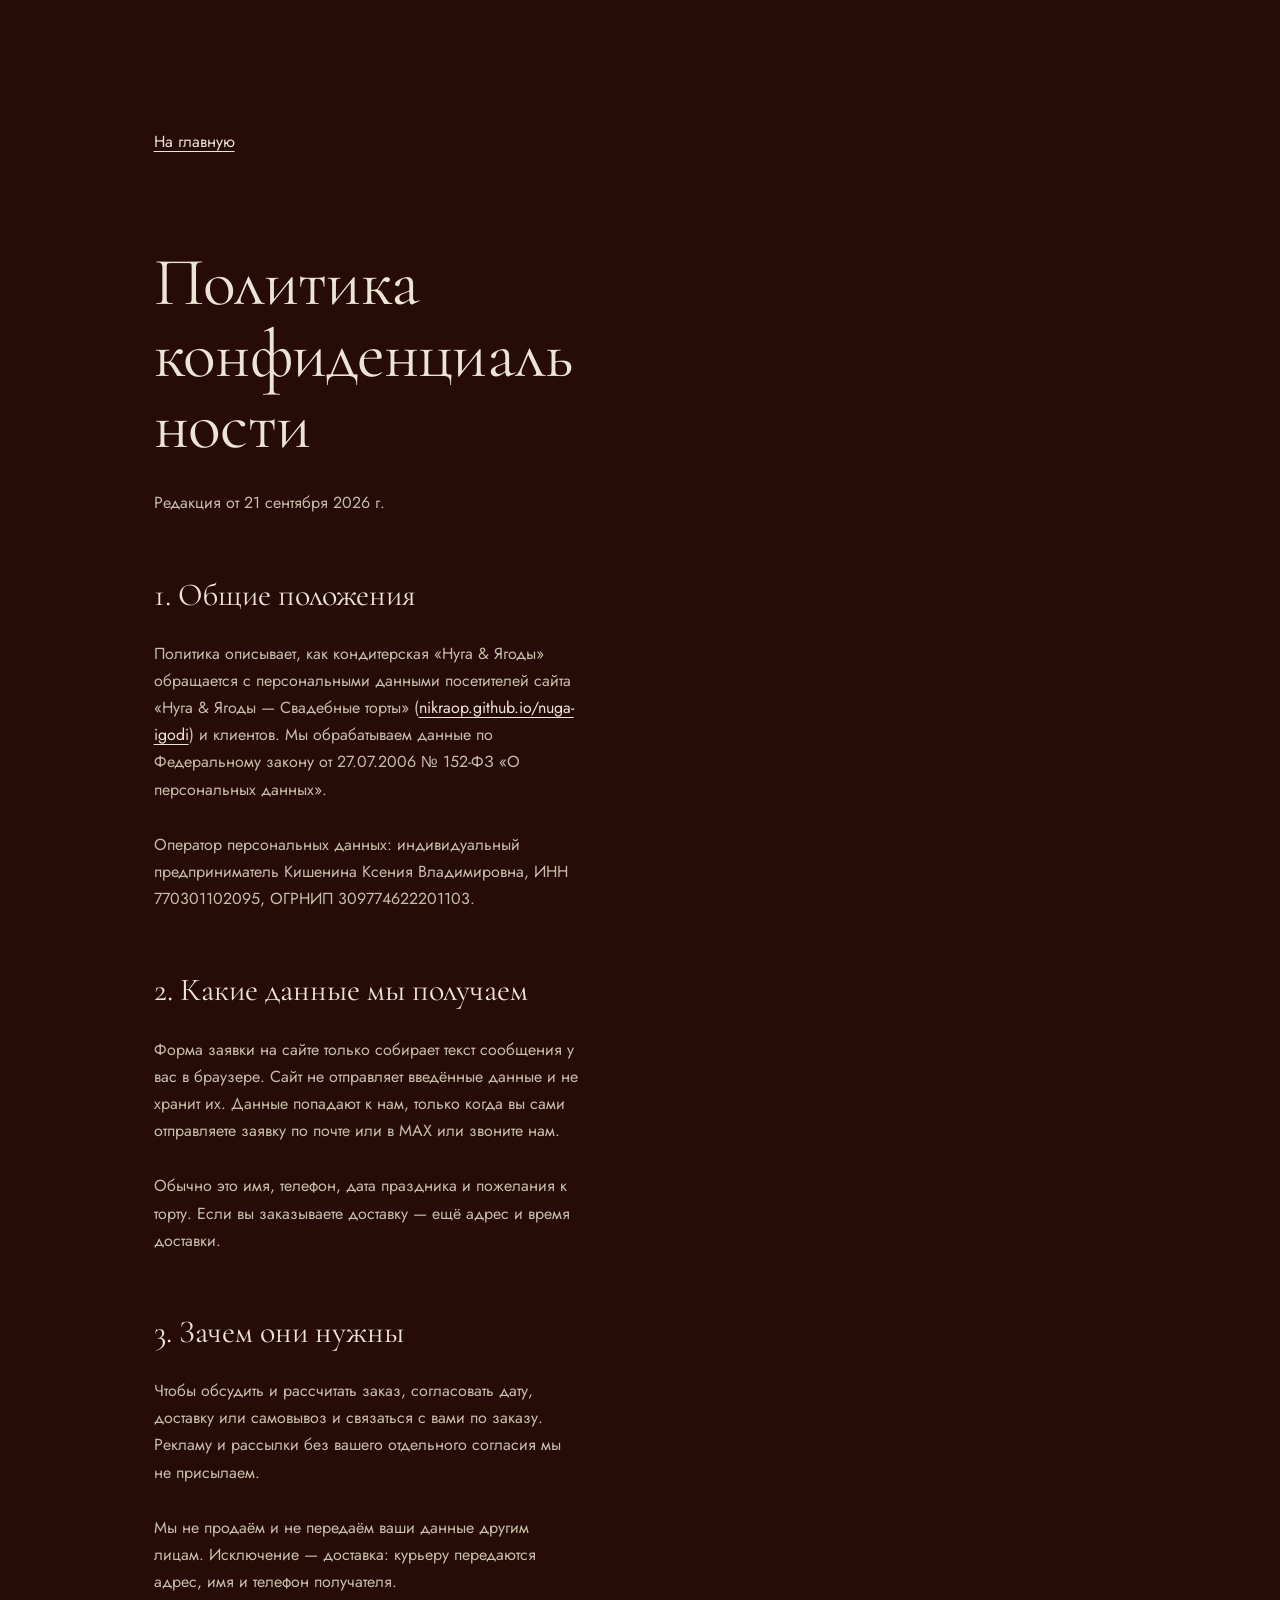
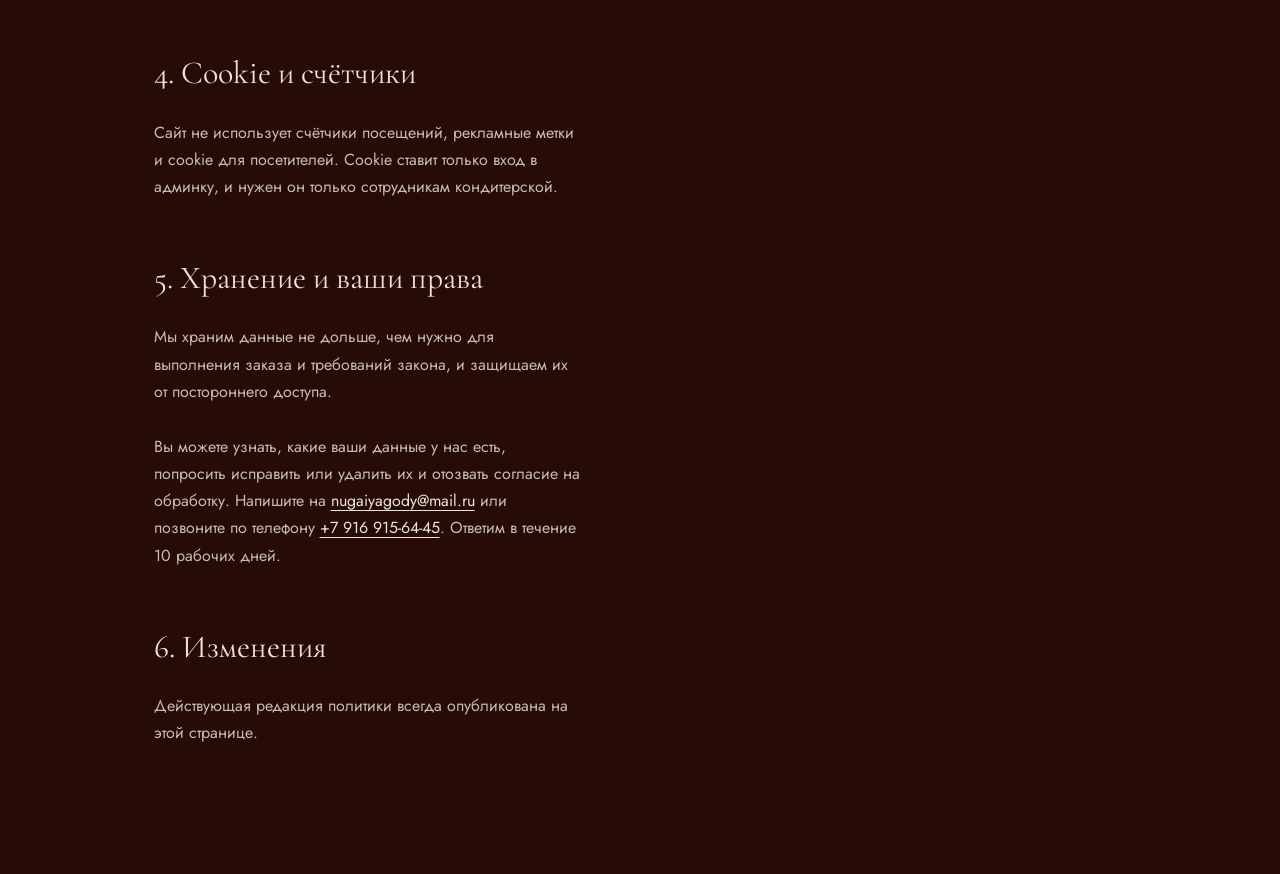
==== commit 9fc3c824: "Import privacy policy with wedding site name and URL" ====
--- a/privacy.html
+++ b/privacy.html
@@ -3,8 +3,8 @@
 <head>
   <meta charset="utf-8">
   <meta name="viewport" content="width=device-width, initial-scale=1, viewport-fit=cover">
-  <title>Политика конфиденциальности | Нуга &amp; Ягоды</title>
-  <meta name="description" content="Как сайт «Нуга &amp; Ягоды. Свадьба» обрабатывает персональные данные из заявок.">
+  <title>Политика конфиденциальности | Нуга &amp; Ягоды — Свадебные торты</title>
+  <meta name="description" content="Как сайт «Нуга &amp; Ягоды — Свадебные торты» обращается с персональными данными посетителей и клиентов.">
   <meta name="robots" content="noindex">
   <meta name="theme-color" content="#1a0805">
   <link rel="icon" href="assets/img/favicon-32.png" sizes="32x32" type="image/png">
@@ -15,6 +15,7 @@
     .doc p, .doc li { color: var(--cream-muted); }
     .doc ul { display: grid; gap: 10px; }
     .doc a { color: var(--cream); text-underline-offset: 4px; }
+    .doc { overflow-wrap: anywhere; }
     .back { display: inline-block; margin-bottom: 64px; color: var(--copper); text-underline-offset: 6px; }
   </style>
 </head>
@@ -23,15 +24,23 @@
     <div class="container doc">
       <a class="back" href="index.html">На главную</a>
       <h1 class="block__title block__title--md">Политика конфиденциальности</h1>
-      <p>Шаблон: перед запуском вписать реквизиты оператора (ИП или ООО, ИНН, адрес) и сверить с юристом.</p>
-      <h2>Какие данные мы получаем</h2>
-      <ul><li>Имя и номер телефона.</li><li>Дату свадьбы, число гостей и комментарий к заявке, если вы их указали.</li></ul>
-      <h2>Зачем</h2>
-      <p>Только чтобы менеджер связался с вами, обсудил заказ торта или дегустационного набора и рассчитал стоимость. Данные не передаются третьим лицам и не используются для рассылок.</p>
-      <h2>Сколько храним</h2>
-      <p>Пока идёт работа над заказом и не дольше, чем требует закон. Чтобы отозвать согласие или удалить данные, напишите на <a href="mailto:nugaiyagody@mail.ru">nugaiyagody@mail.ru</a> или позвоните <a href="tel:+79169156445">+7 916 915-64-45</a>.</p>
-      <h2>Основание</h2>
-      <p>Обработка ведётся на основании вашего согласия по Федеральному закону № 152-ФЗ «О персональных данных».</p>
+      <p>Редакция от 21 сентября 2026 г.</p>
+      <h2>1. Общие положения</h2>
+      <p>Политика описывает, как кондитерская «Нуга &amp; Ягоды» обращается с персональными данными посетителей сайта «Нуга &amp; Ягоды — Свадебные торты» (<a href="https://nikraop.github.io/nuga-igodi/">nikraop.github.io/nuga-igodi</a>) и клиентов. Мы обрабатываем данные по Федеральному закону от 27.07.2006 № 152-ФЗ «О персональных данных».</p>
+      <p>Оператор персональных данных: индивидуальный предприниматель Кишенина Ксения Владимировна, ИНН 770301102095, ОГРНИП 309774622201103.</p>
+      <h2>2. Какие данные мы получаем</h2>
+      <p>Форма заявки на сайте только собирает текст сообщения у вас в браузере. Сайт не отправляет введённые данные и не хранит их. Данные попадают к нам, только когда вы сами отправляете заявку по почте или в MAX или звоните нам.</p>
+      <p>Обычно это имя, телефон, дата праздника и пожелания к торту. Если вы заказываете доставку — ещё адрес и время доставки.</p>
+      <h2>3. Зачем они нужны</h2>
+      <p>Чтобы обсудить и рассчитать заказ, согласовать дату, доставку или самовывоз и связаться с вами по заказу. Рекламу и рассылки без вашего отдельного согласия мы не присылаем.</p>
+      <p>Мы не продаём и не передаём ваши данные другим лицам. Исключение — доставка: курьеру передаются адрес, имя и телефон получателя.</p>
+      <h2>4. Cookie и счётчики</h2>
+      <p>Сайт не использует счётчики посещений, рекламные метки и cookie для посетителей. Cookie ставит только вход в админку, и нужен он только сотрудникам кондитерской.</p>
+      <h2>5. Хранение и ваши права</h2>
+      <p>Мы храним данные не дольше, чем нужно для выполнения заказа и требований закона, и защищаем их от постороннего доступа.</p>
+      <p>Вы можете узнать, какие ваши данные у нас есть, попросить исправить или удалить их и отозвать согласие на обработку. Напишите на <a href="mailto:nugaiyagody@mail.ru?subject=Заявка%20с%20сайта%20«Нуга%20%26%20Ягоды%20—%20Свадебные%20торты»">nugaiyagody@mail.ru</a> или позвоните по телефону <a href="tel:+79169156445">+7 916 915-64-45</a>. Ответим в течение 10 рабочих дней.</p>
+      <h2>6. Изменения</h2>
+      <p>Действующая редакция политики всегда опубликована на этой странице.</p>
     </div>
   </main>
 </body>
--- a/css/style.css
+++ b/css/style.css
@@ -325,7 +325,7 @@
 }
 .wheel__track { position: absolute; inset: 0; }
 .wheel__item { position: absolute; left: 50%; bottom: 6%; height: 90%; will-change: transform, opacity, filter; }
-.wheel__item img { height: 100%; width: auto; max-width: none; object-fit: contain; pointer-events: none; filter: drop-shadow(0 30px 26px rgb(0 0 0 / .55)); }
+.wheel__item img { height: 100%; width: auto; max-width: none; object-fit: contain; pointer-events: none; filter: none; }
 .wheel__controls { display: flex; align-items: center; gap: 24px; margin-top: 28px; }
 .wheel__count { min-width: 80px; font: 400 1.125rem/1 var(--serif); color: var(--cream-muted); font-variant-numeric: tabular-nums; }
 .wheel__count span { color: var(--cream); }
@@ -470,8 +470,8 @@
 .partners__list li { font: 400 clamp(1.25rem, 1.1rem + .5vw, 1.625rem)/1.5 var(--serif); }
 .partners__note { color: var(--cream-muted); max-width: 30em; }
 .btn--call { gap: 14px; }
-.partners__contact { display: grid; gap: 12px; justify-items: start; }
-.partners__phone { padding-left: 20px; color: var(--cream); font: 550 1.125rem/1.3 var(--sans); text-decoration: none; }
+.partners__contact { display: grid; gap: 12px; width: max-content; max-width: 100%; justify-items: center; }
+.partners__phone { padding-left: 0; color: var(--cream); font: 550 1.125rem/1.3 var(--sans); text-decoration: none; text-align: center; }
 .partners__phone:hover { color: var(--copper); }
 @media (min-width: 1024px) {
   .partners { grid-template-columns: minmax(0, 1.1fr) minmax(0, .9fr); gap: clamp(56px, 6vw, 120px); align-items: end; }
@@ -527,7 +527,7 @@
   background-color: var(--bg-deep);
   background-image:
     linear-gradient(to bottom, #260b07, rgb(38 11 7 / .88) 16%, rgb(38 11 7 / .68) 40%, rgb(38 11 7 / .48) 100%),
-    url("../assets/img/order/order-velvet-full.png");
+    url("../assets/img/order/order-velvet-full.webp");
   background-position: center, center bottom;
   background-size: 100% 100%, cover;
   background-repeat: no-repeat;
@@ -542,11 +542,13 @@
 .footer__col h2 { color: var(--cream); font: 600 1rem/1.3 var(--sans); margin-bottom: 8px; }
 .footer__fine { font-size: .875rem; line-height: 1.45; }
 .footer__pickup .footer__fine { margin-top: 10px; }
-.footer__route { text-decoration: underline !important; text-underline-offset: 4px; }
+.footer__route { gap: 8px; text-decoration: none !important; }
+.footer__route span { text-decoration: underline; text-underline-offset: 4px; }
+.footer__route-arrow { display: block; flex: none; width: 18px; height: 18px; }
 .footer a { text-decoration: none; transition: color .3s; }
 .footer a:hover { color: var(--cream); }
 .footer__phone { font: inherit; color: var(--cream-muted); }
-.footer__bottom { display: flex; flex-wrap: wrap; justify-content: space-between; gap: 12px 28px; margin-top: 56px; padding-top: 20px; border-top: 1px solid var(--line); font-size: .8125rem; }
+.footer__bottom { display: flex; flex-wrap: wrap; justify-content: space-between; gap: 12px 28px; margin-top: 56px; padding-top: 20px; border-top: 0; font-size: .8125rem; }
 @media (min-width: 700px) and (max-width: 1099px) {
   .footer__grid { grid-template-columns: minmax(0, 1fr) minmax(0, 1fr); }
   .footer__contact { grid-column: 2; }
@@ -1258,21 +1260,21 @@
 .block--milk .cake--larger-photo .cake__photo .cake__image--transparent { transform: scale(1.08); }
 .block--milk .cake--larger-photo:hover .cake__photo .cake__image--transparent,
 .block--milk .cake--larger-photo:focus-within .cake__photo .cake__image--transparent { transform: scale(1.13); }
-.block--milk .cake--larger-photo .cake__photo img[src$="/gold-leaves.png"] { transform: scale(.96); }
-.block--milk .cake--larger-photo:hover .cake__photo img[src$="/gold-leaves.png"],
-.block--milk .cake--larger-photo:focus-within .cake__photo img[src$="/gold-leaves.png"] { transform: scale(1); }
-.block--milk .cake--larger-photo .cake__photo img[src$="/marble-roses.png"] { transform: scale(.94); }
-.block--milk .cake--larger-photo:hover .cake__photo img[src$="/marble-roses.png"],
-.block--milk .cake--larger-photo:focus-within .cake__photo img[src$="/marble-roses.png"] { transform: scale(.98); }
-.block--milk .cake__photo img[src$="/petals-rings.png"],
-.block--milk .cake__photo img[src$="/rings-pleats.png"],
-.block--milk .cake__photo img[src$="/mr-mrs-pleats.png"] { transform: scale(1.06); }
-.block--milk .cake:hover .cake__photo img[src$="/petals-rings.png"],
-.block--milk .cake:hover .cake__photo img[src$="/rings-pleats.png"],
-.block--milk .cake:hover .cake__photo img[src$="/mr-mrs-pleats.png"],
-.block--milk .cake:focus-within .cake__photo img[src$="/petals-rings.png"],
-.block--milk .cake:focus-within .cake__photo img[src$="/rings-pleats.png"],
-.block--milk .cake:focus-within .cake__photo img[src$="/mr-mrs-pleats.png"] { transform: scale(1.1); }
+.block--milk .cake--larger-photo .cake__photo img[src$="/gold-leaves.webp"] { transform: scale(.96); }
+.block--milk .cake--larger-photo:hover .cake__photo img[src$="/gold-leaves.webp"],
+.block--milk .cake--larger-photo:focus-within .cake__photo img[src$="/gold-leaves.webp"] { transform: scale(1); }
+.block--milk .cake--larger-photo .cake__photo img[src$="/marble-roses.webp"] { transform: scale(.94); }
+.block--milk .cake--larger-photo:hover .cake__photo img[src$="/marble-roses.webp"],
+.block--milk .cake--larger-photo:focus-within .cake__photo img[src$="/marble-roses.webp"] { transform: scale(.98); }
+.block--milk .cake__photo img[src$="/petals-rings.webp"],
+.block--milk .cake__photo img[src$="/rings-pleats.webp"],
+.block--milk .cake__photo img[src$="/mr-mrs-pleats.webp"] { transform: scale(1.06); }
+.block--milk .cake:hover .cake__photo img[src$="/petals-rings.webp"],
+.block--milk .cake:hover .cake__photo img[src$="/rings-pleats.webp"],
+.block--milk .cake:hover .cake__photo img[src$="/mr-mrs-pleats.webp"],
+.block--milk .cake:focus-within .cake__photo img[src$="/petals-rings.webp"],
+.block--milk .cake:focus-within .cake__photo img[src$="/rings-pleats.webp"],
+.block--milk .cake:focus-within .cake__photo img[src$="/mr-mrs-pleats.webp"] { transform: scale(1.1); }
 
 @media (min-width: 900px) {
   #tasting .tasting { display: grid; grid-template-columns: minmax(0, .9fr) minmax(430px, 50rem); column-gap: clamp(48px, 6vw, 120px); }
@@ -1546,7 +1548,7 @@
 #about .trust__grid > .block__title { margin: 0; max-width: none; }
 #about .trust__body { padding-top: 0; }
 #about .trust__slice {
-  width: 80%;
+  width: 100%;
   max-width: none;
   margin-top: clamp(12px, 1.2vw, 22px);
   aspect-ratio: 16 / 9;
@@ -1629,15 +1631,19 @@
 
 /* Сотрудничество: готовое изображение слева, существующие тексты справа. */
 #partners { position: relative; isolation: isolate; overflow: hidden; background: #260b07; }
-#partners .partners__visual { position: absolute; inset: 0; z-index: 0; margin: 0; }
+#partners .partners__visual { position: absolute; inset: 0; z-index: 0; margin: 0; overflow: hidden; }
 #partners .partners__visual img { display: block; width: 100%; height: 100%; object-fit: cover; object-position: center; }
 #partners .partners__visual::after { content: ""; position: absolute; inset: 0; background: linear-gradient(90deg, transparent 35%, rgb(25 5 4 / .2) 52%, rgb(25 5 4 / .48) 100%); }
 #partners .partners { position: relative; z-index: 1; }
-#partners .partners__head .block__title { font-size: clamp(2.8rem, 3.3vw, 5.2rem); line-height: .94; max-width: 8ch; }
+#partners .partners__head .block__title { font-size: clamp(2.8rem, 3.5vw, 5.5rem); line-height: .94; max-width: 8ch; }
 #partners .partners__head .block__sub { color: var(--cream-muted); font-size: clamp(.9rem, .8rem + .16vw, 1.05rem); }
 #partners .partners__list li { font: 400 clamp(.94rem, .84rem + .22vw, 1.2rem)/1.3 var(--sans); }
 #partners .partners__note { font-size: .875rem; }
 #partners .partners__body { min-width: 0; }
+@media (min-width: 900px) {
+  /* На широких экранах фотография заполняет блок до краёв без полей. */
+  #partners .partners__visual img { object-fit: cover; object-position: center; transform: scale(1.04); }
+}
 @media (min-width: 1200px) {
   #partners .partners { display: grid; grid-template-columns: minmax(0, 1.45fr) minmax(0, .92fr) minmax(0, 1fr); gap: clamp(22px, 1.6vw, 36px); align-items: center; min-height: clamp(570px, 42vw, 750px); }
   #partners .partners__head { grid-column: 2; }
@@ -1717,7 +1723,7 @@
 #order .form-done__preview { display: grid; gap: 8px; padding: 18px 0; border-top: 1px solid #bda89a; border-bottom: 1px solid #bda89a; background: transparent; }
 #order .form-done__label { color: #6e5b50; font-size: .875rem; }
 #order .form-done__preview pre { margin: 0; white-space: pre-wrap; overflow-wrap: anywhere; font: 400 .9375rem/1.5 var(--sans); }
-#order .form-done__actions { display: grid; gap: 0; border-top: 1px solid #bda89a; }
+#order .form-done__actions { display: grid; gap: 0; border-top: 0; }
 #order .form-done__action { display: flex; align-items: center; gap: 14px; width: 100%; min-height: 70px; padding: 10px 0; border: 0; border-bottom: 1px solid #bda89a; border-radius: 0; background: transparent; color: #35170f; font: inherit; text-align: left; text-decoration: none; cursor: pointer; transition: color .2s, background-color .2s; }
 #order .form-done__action:hover { color: #9d5d3d; background: rgb(157 93 61 / .05); }
 #order .form-done__action:focus-visible,
@@ -1726,7 +1732,7 @@
 #order .form-done__action strong { font-size: 1rem; font-weight: 650; }
 #order .form-done__action small { color: #806f66; font-size: .8125rem; line-height: 1.3; }
 #order .form-done__icon { display: grid; place-items: center; flex: none; width: 40px; height: 40px; border-radius: 50%; background: #35170f; color: var(--cream); font: 700 1.125rem/1 var(--sans); }
-#order .form-done__icon--email { background: #9d5d3d; }
+#order .form-done__icon--email { background: #260b07; }
 #order .form-done__icon--max,
 #order .form-done__icon--telegram { overflow: hidden; isolation: isolate; }
 #order .form-done__icon img,
@@ -1735,6 +1741,12 @@
 #order .form-done__edit { justify-self: start; color: #35170f; box-shadow: inset 0 0 0 1px #35170f; }
 .footer__messenger { display: flex; align-items: center; gap: 10px; }
 .footer__messenger-icon { display: block; flex: none; width: 28px; height: 28px; overflow: hidden; isolation: isolate; border-radius: 50%; background: #9d5d3d; }
+.form-done__icon--max,
+.form-done__icon--telegram,
+.footer__messenger-icon { background: transparent; }
+.form-done__icon--max .icon,
+.form-done__icon--telegram .icon,
+.footer__messenger-icon .icon { display: block; width: 100%; height: 100%; }
 @media (min-width: 1280px) { .footer__address { white-space: nowrap; } }
 
 /* Единый размер заголовков разделов на широком экране. */
@@ -1765,8 +1777,8 @@
   transform: none;
 }
 .block--milk .cake--generated:hover .cake__photo img { transform: scale(1.035); }
-.block--milk .cake--generated .cake__photo img[src$="/strawberry-vintage.png"] { transform: scale(.84); }
-.block--milk .cake--generated:hover .cake__photo img[src$="/strawberry-vintage.png"] { transform: scale(.88); }
+.block--milk .cake--generated .cake__photo img[src$="/strawberry-vintage.webp"] { transform: scale(.84); }
+.block--milk .cake--generated:hover .cake__photo img[src$="/strawberry-vintage.webp"] { transform: scale(.88); }
 .block--milk .cake--generated .cake__buy { margin-top: 8px; }
 .block--milk .cake--wave .cake__photo img { padding: 4px; }
 .block--milk .cake--catalog-details {
@@ -1792,3 +1804,261 @@
   border: 0;
   font-weight: 600;
 }
+
+/* ---------- Мобильная версия ---------- */
+@keyframes mobile-caption-in {
+  from { opacity: 0; transform: translateY(-8px); }
+  to { opacity: 1; transform: translateY(0); }
+}
+
+@media (max-width: 899px) {
+  /* Меню остаётся компактным, без дублирующей кнопки заказа. */
+  .menu__list a { padding-block: 10px; font-size: 1.7rem; }
+  .menu__foot .btn { display: none; }
+
+  /* В широкий кадр на телефоне попадает именно композиция с тортом. */
+  .hero { --slide-time: 4s; }
+  .slide--scene img { object-position: 83% 20%; }
+  .hero__foot {
+    position: absolute;
+    z-index: 4;
+    top: calc(var(--header-h) + 18px);
+    right: auto;
+    left: var(--gutter);
+    display: flex;
+    flex-direction: column;
+    align-items: flex-start;
+    gap: 8px;
+    width: min(62%, 240px);
+    padding: 0;
+    text-align: left;
+  }
+  .hero__pause { display: none; }
+  .hero__dots {
+    display: flex;
+    order: 2;
+    gap: 4px;
+    margin: 0 !important;
+  }
+  .hero__dots button { width: 31px; height: 12px; }
+  .hero__dots span { background: rgb(255 246 229 / .5); }
+  .hero__caption {
+    display: inline-flex;
+    order: 1;
+    flex-direction: column;
+    align-items: flex-start;
+    gap: 5px;
+    padding: 0;
+    background: transparent;
+    color: var(--cream);
+    font-size: clamp(.95rem, 3.8vw, 1.1rem);
+    line-height: 1.05;
+    text-align: left;
+    text-shadow: 0 1px 12px rgb(0 0 0 / .4);
+  }
+  .hero__caption-meta { margin: 0; color: var(--cream-muted); font-size: .75rem; }
+  .hero__caption.is-changing { animation: mobile-caption-in .55s var(--ease); }
+  .hero__service-bar { justify-content: center; width: 100%; }
+
+  /* На телефоне каталог начинается с пяти карточек. */
+  .cakes:not(.is-expanded) > .cake:nth-child(n + 6) { display: none; }
+  .cakes.is-expanded > .cake:nth-child(n + 6) { display: grid; }
+
+  /* Текст и CTA дегустации выровнены по одной левой линии. */
+  #tasting .tasting__text { padding-left: 0; }
+  #tasting .tasting__cta {
+    width: min(78%, 22rem);
+    min-width: 0;
+    min-height: 48px;
+    margin-top: 26px;
+    padding-inline: 18px;
+  }
+
+  /* Карусель начинок не выходит за края экрана. */
+  .wheel__stage { height: clamp(276px, 78vw, 332px); }
+  .wheel__item { bottom: 5%; height: 85%; }
+  .wheel__stage::after { width: 118%; }
+
+  /* Горизонтальный кадр показываем целиком, без обрезания. */
+  #about .trust__slice { width: 100%; aspect-ratio: auto; }
+  #about .trust__slice img { height: auto; object-fit: contain; }
+
+  /* Агентствам: на фотографии только заголовок и описание; условия ниже. */
+  #partners { --partners-mobile-photo-h: clamp(320px, 78vw, 400px); padding: 0 0 56px; background: #260b07; }
+  #partners.velvet::before,
+  #partners .partners__visual::after { display: none; }
+  #partners .partners__visual { display: none; }
+  #partners .partners__visual picture { display: block; width: 100%; height: 100%; }
+  #partners .partners__visual img { object-fit: contain; object-position: center top; }
+  #partners .partners { min-height: 0; grid-template-columns: 1fr; justify-items: start; gap: 0; text-align: left; }
+  #partners .partners__head { position: relative; z-index: 1; isolation: isolate; justify-self: start; width: 100%; min-height: 0; margin-right: auto; padding: 26px 0 42px; justify-items: start; text-align: left; }
+  #partners .partners__head::before { content: ""; position: absolute; z-index: -1; inset: 0 calc(-1 * var(--gutter)); background: url('../assets/img/partners/partners-rings-mobile-v2.webp') 40% center / cover no-repeat; }
+  #partners .partners__head .block__title,
+  #partners .partners__head .block__sub { width: min(54%, 22rem); margin-left: 0; }
+  #partners .partners__body { position: relative; z-index: 1; width: 100%; padding-top: 0; justify-items: start; text-align: left; }
+  #partners .partners__list li { grid-template-columns: 3.2ch minmax(0, 1fr); text-align: left; }
+  #partners .partners__list li::before { grid-column: 1; text-align: left; }
+  #partners .partners__note { margin-left: 0; }
+  #partners .partners__contact { justify-items: center; }
+  #partners .partners__phone { padding-left: 0; }
+
+  /* Иконки каналов — не эмодзи и не чёрные, а в палитре сайта. */
+  #order .form-done__icon { background: #9d5d3d; color: var(--cream); }
+  #order .form-done__icon .icon { width: 20px; height: 20px; }
+  #order .form-done__icon img,
+  .footer__messenger-icon img {
+    filter: grayscale(1) sepia(1) saturate(560%) hue-rotate(330deg) brightness(.66) contrast(1.15);
+    mix-blend-mode: normal;
+  }
+  .footer__messenger-icon { background: #9d5d3d; }
+}
+
+@media (max-width: 620px) {
+  #about { padding-top: 48px; }
+  #partners .partners__list li:first-child { border-top: 0; }
+  #about .trust__grid { row-gap: 22px; }
+  #about .trust__grid > .block__title { margin-bottom: 26px; }
+  #about .trust__body { gap: 22px; }
+  #about .trust__slice { width: min(100%, 22rem); aspect-ratio: 2 / 1; }
+  #about .trust__slice img { height: 100%; object-fit: cover; object-position: left center; }
+}
+
+.calc__slider { display: none; }
+@media (max-width: 620px) {
+  #calc .stepper { display: none; }
+  #calc .calc__slider { display: grid; width: 100%; }
+  .calc__guest-count { text-align: center; color: #260b07; font: 400 2rem/1.2 var(--serif); }
+  #calc-guests-range { width: 100%; height: 44px; margin: 8px 0 0; padding: 0; appearance: none; -webkit-appearance: none; background: transparent; accent-color: #260b07; cursor: pointer; }
+  #calc-guests-range::-webkit-slider-runnable-track { height: 6px; border-radius: 999px; background: #b8a58e; }
+  #calc-guests-range::-webkit-slider-thumb { appearance: none; -webkit-appearance: none; width: 28px; height: 28px; margin-top: -11px; border: 3px solid #ede5d3; border-radius: 50%; background: #260b07; box-shadow: 0 0 0 1px #260b07; }
+  #calc-guests-range::-moz-range-track { height: 6px; border-radius: 999px; background: #b8a58e; }
+  #calc-guests-range::-moz-range-thumb { width: 22px; height: 22px; border: 3px solid #ede5d3; border-radius: 50%; background: #260b07; box-shadow: 0 0 0 1px #260b07; }
+  #calc-guests-range:focus-visible { outline: 2px solid var(--copper); outline-offset: 3px; }
+  .calc__range-limits { display: flex; justify-content: space-between; font-size: .75rem; color: #796859; }
+}
+
+/* Заявка на средних экранах: форма получает достаточно места для полей и согласия. */
+@media (min-width: 1100px) and (max-width: 1680px) {
+  #order .order__grid { grid-template-columns: minmax(0, .7fr) minmax(0, 1.3fr); gap: clamp(28px, 2.5vw, 40px); align-items: start; }
+  #order .order__grid > div { min-width: 0; }
+  #order .form--panel { padding: 32px; gap: 24px; }
+  #order .form__row { grid-template-columns: repeat(2, minmax(0, 1fr)); gap: 24px; }
+  #order .field { min-width: 0; }
+  #order.order.editorial--cream .block__title { font-size: clamp(3rem, 3.6vw, 3.75rem); }
+}
+@media (min-width: 1100px) and (max-width: 1399px) {
+  #order .order__grid { grid-template-columns: minmax(0, 1fr); gap: 32px; }
+  #order .order__intro { gap: 20px; }
+  #order.order.editorial--cream .block__title { max-width: 18ch; }
+  #order .order__intro .block__sub { max-width: 42rem; }
+}
+
+/* Агентствам: заголовок не выходит из своей колонки, фото без фонового шва. */
+@media (min-width: 900px) and (max-width: 2086px) {
+  #partners .partners__visual { overflow: hidden; }
+}
+@media (min-width: 1200px) {
+  #partners .partners__head { margin-left: 0; padding-left: 12px; min-width: 0; align-self: center; transform: translateY(-15px); }
+  #partners .partners__head .block__title { max-width: 100%; font-size: clamp(2.625rem, 3.3vw, 4.25rem); line-height: 1; }
+  #partners .partners__head .block__sub { max-width: 100%; }
+}
+@media (max-width: 899px) {
+  #partners .partners { grid-template-columns: minmax(0, 1fr); }
+  #partners .partners__head .block__title { width: 58%; max-width: 100%; font-size: clamp(2rem, 10vw, 2.8rem); }
+}
+@media (min-width: 900px) and (max-width: 1199px) {
+  #partners .partners__head .block__title { max-width: 100%; font-size: clamp(2.5rem, 5vw, 3.4rem); }
+  #partners.velvet::before { display: none; }
+  #partners .partners__visual { overflow: hidden; }
+  #partners .partners__visual img { transform: none; }
+}
+
+/* Блок доверия: изображения остаются внутри своих колонок на средних экранах. */
+@media (min-width: 900px) and (max-width: 1492px) {
+  #about .trust__grid { grid-template-columns: minmax(0, .7fr) minmax(0, 1.3fr); column-gap: clamp(24px, 3vw, 44px); align-items: start; }
+  #about .trust__grid > .block__title { transform: none; }
+  #about .trust__photo--portrait { position: static; top: auto; width: 100%; min-width: 0; align-self: start; }
+  #about .trust__photo--portrait img { height: auto; }
+  #about .trust__body { min-width: 0; width: 100%; }
+  #about .trust__slice { min-width: 0; }
+}
+
+/* Калькулятор на узких экранах: выбор порции не сжимается рядом с результатом. */
+@media (max-width: 975px) {
+  #calc .calc__panel { grid-template-columns: minmax(0, 1fr); }
+  #calc .calc__form { grid-template-columns: minmax(0, 1fr); gap: 28px; padding: clamp(20px, 3vw, 32px); }
+  #calc .calc__field,
+  #calc .calc__mode { min-width: 0; }
+  #calc .calc__mode b { white-space: nowrap; }
+  #calc .calc__result { border-left: 0; border-top: 1px solid var(--line); padding: clamp(20px, 3vw, 32px); }
+  #calc .calc__title { font-size: clamp(2.25rem, 5vw, 3.125rem); }
+}
+@media (min-width: 621px) and (max-width: 975px) {
+  #calc .calc__mode { grid-template-columns: repeat(2, minmax(0, 1fr)); }
+  #calc .calc__mode span { height: 100%; }
+}
+
+/* Дегустация на средних экранах: читаемая колонка вместо узкой полосы текста. */
+@media (min-width: 900px) and (max-width: 1884px) {
+  #tasting .tasting__text { grid-column: 7 / -1; grid-row: 2; padding-left: 0; min-width: 0; margin-top: 0; }
+  #tasting .tasting__copy { width: 100%; max-width: none; }
+  #tasting .tasting__desktop-break { display: none; }
+  #tasting .tasting__cta { grid-column: 7 / -1; grid-row: 3; width: auto; max-width: 100%; min-width: 0; justify-self: start; margin-top: 0; transform: none; padding-inline: 24px; }
+}
+@media (min-width: 900px) and (max-width: 1199px) {
+  #tasting .tasting__bottom-gallery { grid-column: 1 / -1; grid-row: 2; }
+  #tasting .tasting__text { grid-column: 1 / -1; grid-row: 3; }
+  #tasting .tasting__cta { grid-column: 1 / -1; grid-row: 4; }
+}
+
+/* Хедер среднего десктопа: меню участвует в раскладке и не перекрывает контакты. */
+@media (min-width: 1500px) and (max-width: 1950px) {
+  .header__row { padding-inline: clamp(28px, 3vw, 58px); gap: 20px; }
+  .header__row .logo,
+  .header__row .header__phone,
+  .header__row .header__cta { flex-shrink: 0; }
+  .header__row .nav { position: static; transform: none; flex: 1 1 auto; justify-content: center; gap: clamp(12px, 1vw, 19px); }
+  .header__row .nav a { font-size: .875rem; }
+  .header__row .header__phone { margin-left: 0; font-size: .875rem; }
+  .header__row .header__cta { padding-inline: 20px; font-size: .875rem; }
+}
+
+/* Плеер распаковки: SVG по центру и собственные доступные элементы управления. */
+#tasting .tasting__hero .tasting__play { display: grid; place-items: center; padding: 0; background: rgb(38 11 7 / .65); color: var(--cream); border: 1px solid rgb(237 229 211 / .7); }
+#tasting .tasting__hero .tasting__play::after { display: none; }
+.tasting__play svg { width: 30px; height: 30px; fill: currentColor; }
+#tasting .tasting__hero figcaption { left: 18px; top: 16px; bottom: auto; transform: none; font-size: .875rem; text-shadow: 0 1px 5px #260b07; }
+.tasting-player__controls { position: absolute; z-index: 3; inset: auto 0 0; display: flex; align-items: center; gap: 12px; padding: 12px 16px; color: var(--cream); background: rgb(38 11 7 / .9); }
+.tasting-player__controls button { display: grid; place-items: center; flex: none; width: 40px; height: 40px; padding: 0; border: 0; border-radius: 50%; background: transparent; color: inherit; }
+.tasting-player__controls button:hover { background: rgb(200 139 95 / .25); }
+.tasting-player__controls svg { width: 22px; height: 22px; fill: none; stroke: currentColor; stroke-width: 1.6; stroke-linecap: round; stroke-linejoin: round; }
+[data-player-toggle] svg { fill: currentColor; stroke: none; }
+.tasting-player__controls output { flex: none; font-size: .75rem; font-variant-numeric: tabular-nums; }
+.tasting-player__controls input { flex: 1; min-width: 0; height: 32px; margin: 0; accent-color: #c88b5f; cursor: pointer; }
+#tasting .tasting__hero video { display: block; width: 100%; height: 100%; object-fit: contain; background: #260b07; }
+#tasting .tasting__hero:fullscreen { width: 100%; height: 100%; aspect-ratio: auto; background: #260b07; }
+#tasting .tasting__hero:fullscreen > img { object-fit: contain; }
+@media (max-width: 620px) {
+  .tasting-player__controls { gap: 6px; padding: 6px 8px; }
+  #tasting .tasting__hero figcaption { top: 12px; left: 12px; font-size: .75rem; }
+}
+
+#about .pp--diet,
+#fillings .fillings__diet-note { font-size: clamp(1.375rem, 1rem + .85vw, 2rem); line-height: 1.3; }
+#fillings .fillings__diet-note { font-weight: 600; }
+
+/* Единый SVG-стиль контактов в заявке и футере. */
+#i-max circle,
+#i-telegram circle { fill: var(--messenger-bg, #260b07); }
+#i-max path,
+#i-telegram path { fill: var(--messenger-glyph, #ede5d3); stroke: none; }
+#i-max path { transform-origin: 0 0; transform: translate(9.955px, 9.169px) scale(.391791); }
+#order .form-done__icon,
+.footer__messenger-icon { background: #260b07; color: #ede5d3; }
+#order .form-done__icon .icon { width: 20px; height: 20px; }
+#order .form-done__icon--max .icon,
+#order .form-done__icon--telegram .icon,
+.footer__messenger-icon .icon { width: 100%; height: 100%; stroke: none; }
+
+.footer__messenger-icon { --messenger-bg: transparent; --messenger-glyph: #fff; background: transparent; }
+#order .form-done__icon { --messenger-bg: #c88b5f; background: #c88b5f; }
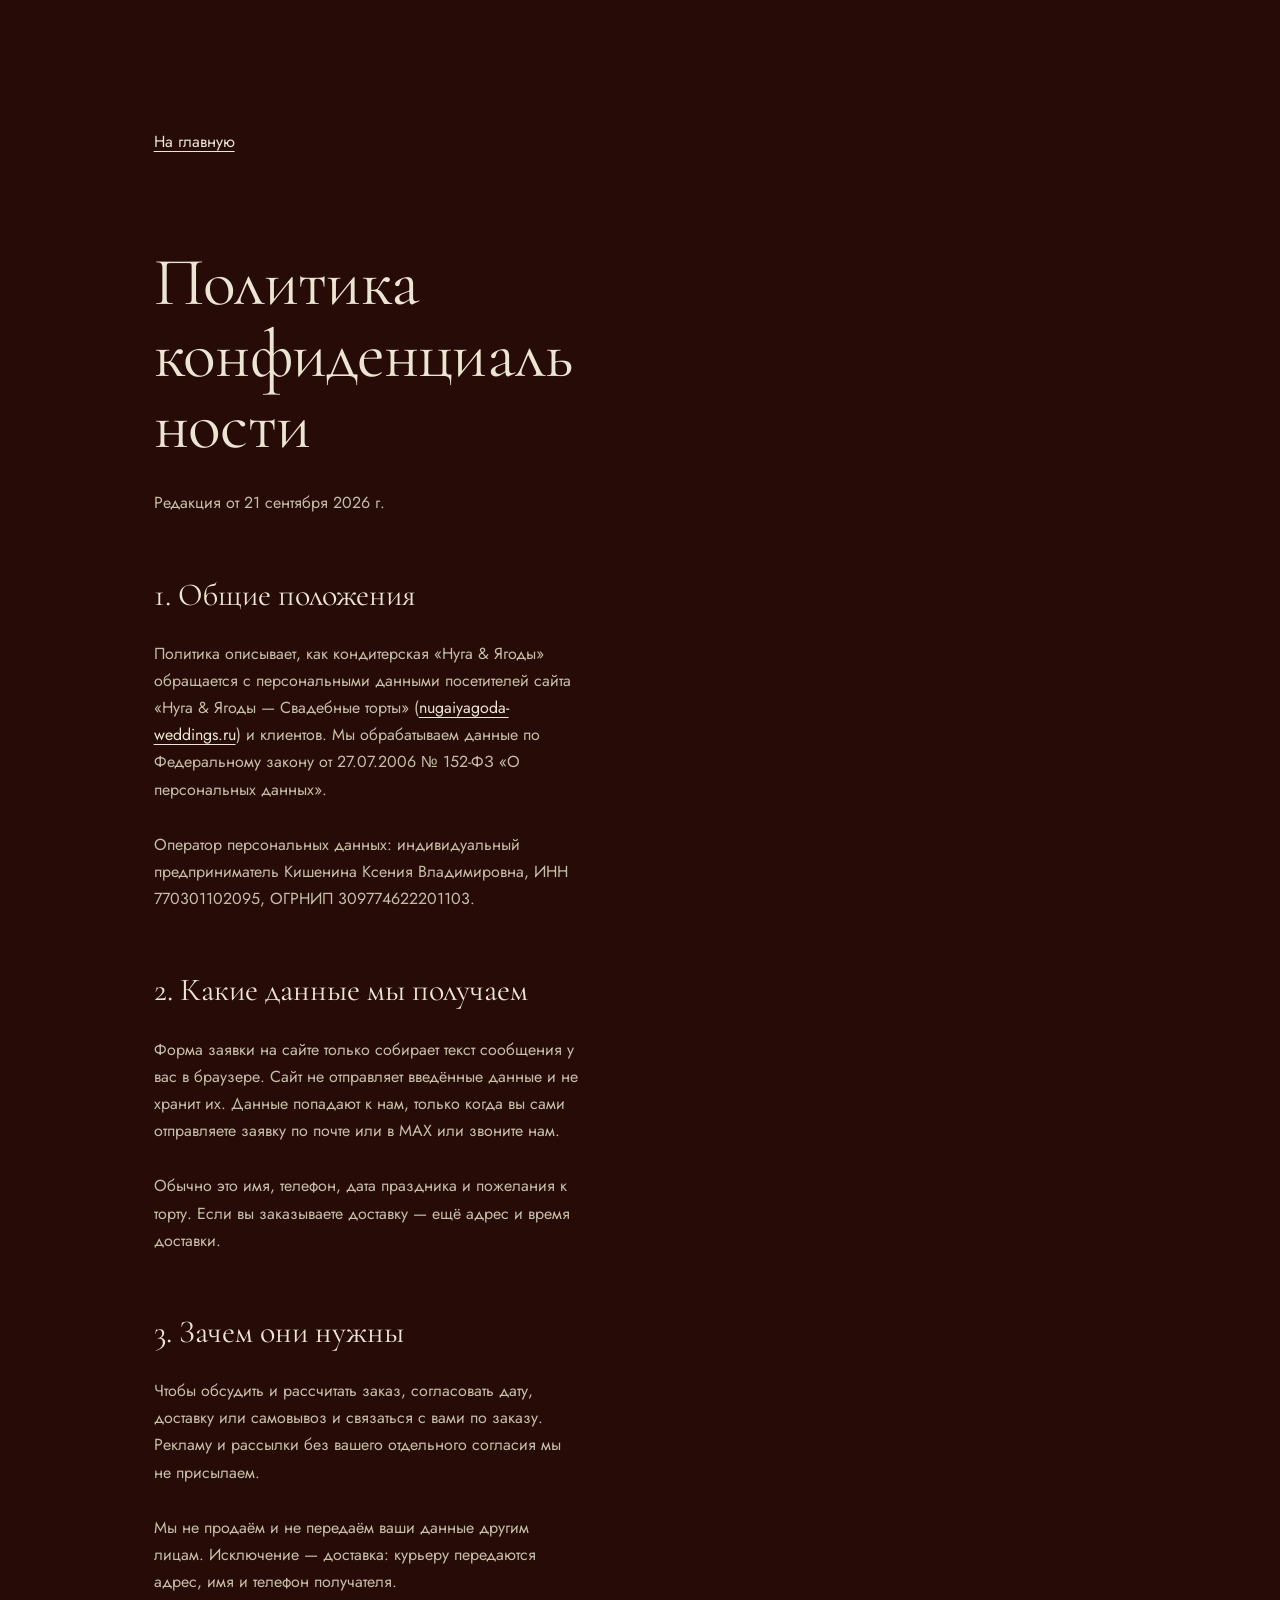
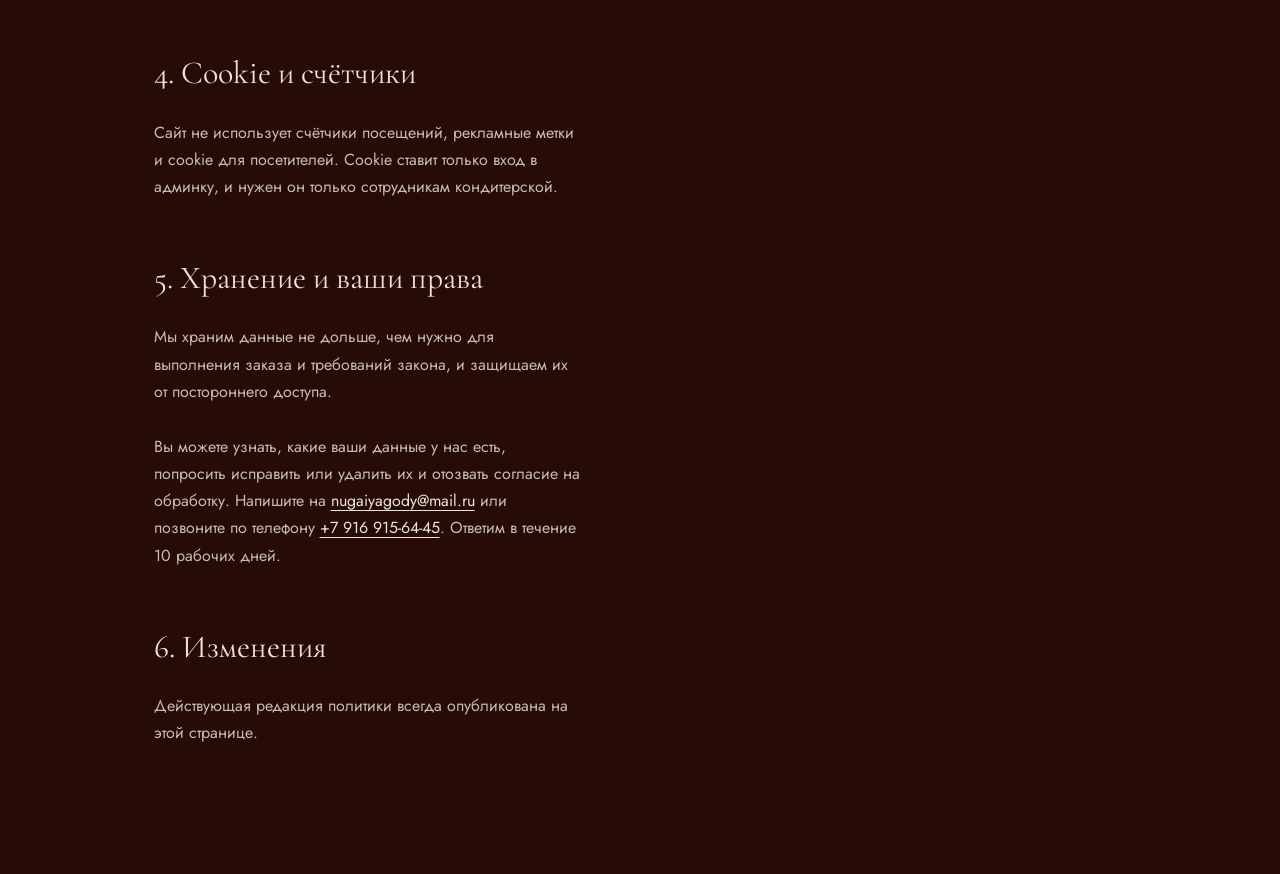
==== commit 019b46fd: "Switch site URLs to nugaiyagoda-weddings.ru and update hero cake weight" ====
--- a/privacy.html
+++ b/privacy.html
@@ -26,7 +26,7 @@
       <h1 class="block__title block__title--md">Политика конфиденциальности</h1>
       <p>Редакция от 21 сентября 2026 г.</p>
       <h2>1. Общие положения</h2>
-      <p>Политика описывает, как кондитерская «Нуга &amp; Ягоды» обращается с персональными данными посетителей сайта «Нуга &amp; Ягоды — Свадебные торты» (<a href="https://nikraop.github.io/nuga-igodi/">nikraop.github.io/nuga-igodi</a>) и клиентов. Мы обрабатываем данные по Федеральному закону от 27.07.2006 № 152-ФЗ «О персональных данных».</p>
+      <p>Политика описывает, как кондитерская «Нуга &amp; Ягоды» обращается с персональными данными посетителей сайта «Нуга &amp; Ягоды — Свадебные торты» (<a href="https://nugaiyagoda-weddings.ru/">nugaiyagoda-weddings.ru</a>) и клиентов. Мы обрабатываем данные по Федеральному закону от 27.07.2006 № 152-ФЗ «О персональных данных».</p>
       <p>Оператор персональных данных: индивидуальный предприниматель Кишенина Ксения Владимировна, ИНН 770301102095, ОГРНИП 309774622201103.</p>
       <h2>2. Какие данные мы получаем</h2>
       <p>Форма заявки на сайте только собирает текст сообщения у вас в браузере. Сайт не отправляет введённые данные и не хранит их. Данные попадают к нам, только когда вы сами отправляете заявку по почте или в MAX или звоните нам.</p>
